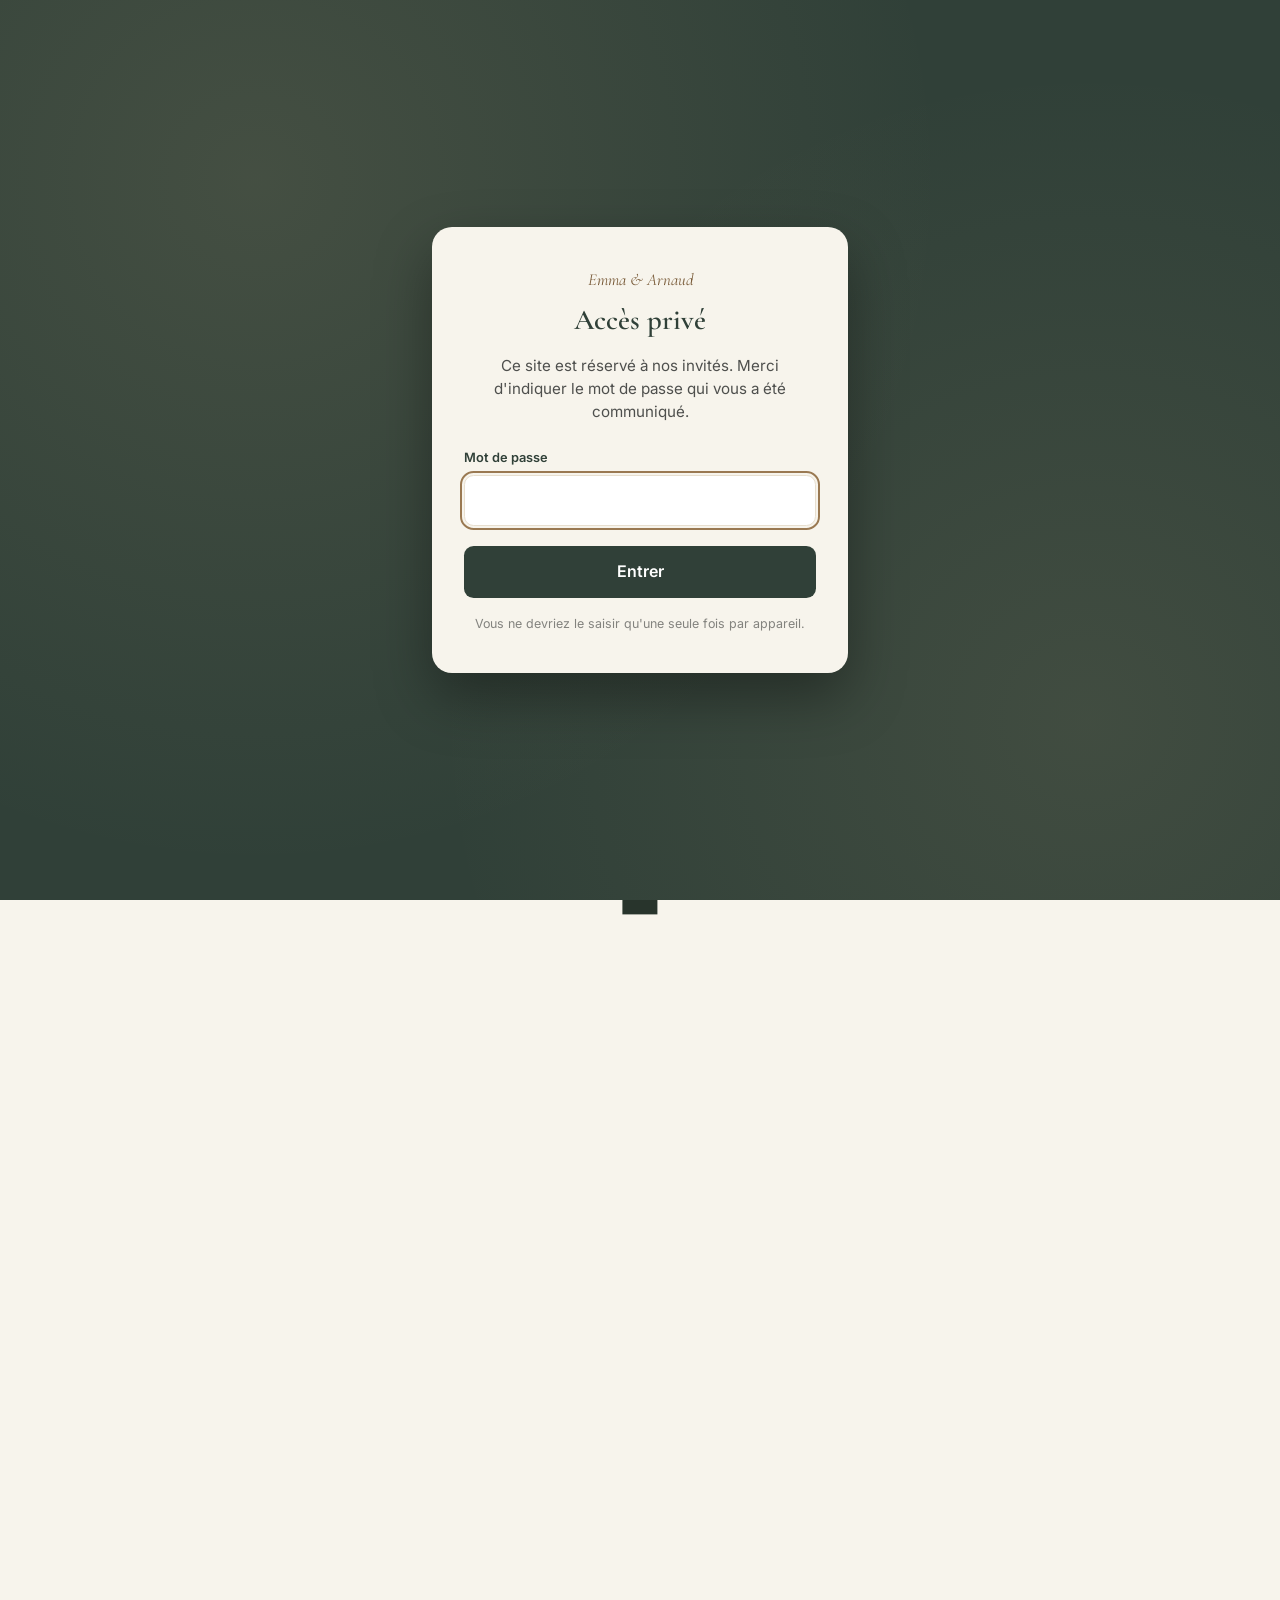
==== index.html @ c999841b "Update index.html" ====
<!doctype html>
<html lang="fr">
<head>
  <meta charset="utf-8">
  <meta name="viewport" content="width=device-width, initial-scale=1">
  <title>Emma &amp; Arnaud — 31 juillet 2027</title>
  <meta name="description" content="Emma &amp; Arnaud se marient du 30 juillet au 1er août 2027. Programme du week-end, accès, hébergements et RSVP.">
  <meta name="robots" content="noindex, nofollow">
  <meta name="theme-color" content="#304038">
  <link rel="icon" href="assets/favicon.svg" type="image/svg+xml">

  <!-- Aperçu du lien (WhatsApp, iMessage…). -->
  <meta property="og:type" content="website">
  <meta property="og:locale" content="fr_FR">
  <meta property="og:title" content="Emma &amp; Arnaud se disent oui !">
  <meta property="og:description" content="31 juillet 2027 · L’Orangerie du Moulin · Seine-et-Marne">
  <meta property="og:url" content="https://emma-arnaud.fr/">
  <meta property="og:image" content="https://emma-arnaud.fr/assets/img/og.jpg">

  <link rel="preconnect" href="https://fonts.googleapis.com">
  <link rel="preconnect" href="https://fonts.gstatic.com" crossorigin>
  <link href="https://fonts.googleapis.com/css2?family=Cormorant+Garamond:ital,wght@0,500;0,600;0,700;1,500&amp;family=Inter:wght@400;500;600;700&amp;display=swap" rel="stylesheet">
  <link rel="stylesheet" href="https://cdnjs.cloudflare.com/ajax/libs/leaflet/1.9.4/leaflet.min.css">
  <link rel="stylesheet" href="css/style.css">
  <script>document.documentElement.classList.add("js");</script>
  <script>
    // Verrou d'accès : ajouté avant le rendu pour éviter tout affichage furtif du contenu.
    (function () {
      try {
        if (window.localStorage.getItem("eaGateUnlocked") !== "1") {
          document.documentElement.classList.add("gate-locked");
        }
      } catch (e) {
        document.documentElement.classList.add("gate-locked");
      }
    })();
  </script>
</head>
<body>

  <!-- ============ Verrou d'accès ============ -->
  <div id="gate-overlay" role="dialog" aria-modal="true" aria-labelledby="gate-title">
    <form id="gate-form" class="gate-card" autocomplete="off">
      <p class="gate-card__eyebrow">Emma &amp; Arnaud</p>
      <h1 id="gate-title" class="gate-card__title">Accès privé</h1>
      <p class="gate-card__text">Ce site est réservé à nos invités. Merci d'indiquer le mot de passe qui vous a été communiqué.</p>
      <label class="gate-card__label" for="gate-password">Mot de passe</label>
      <input class="gate-card__input" type="password" id="gate-password" name="gate-password" autocomplete="off" autocapitalize="off" spellcheck="false" required>
      <p class="gate-card__error" id="gate-error" role="alert" hidden>Mot de passe incorrect. Réessayez.</p>
      <button class="gate-card__submit" type="submit">Entrer</button>
      <p class="gate-card__hint">Vous ne devriez le saisir qu'une seule fois par appareil.</p>
    </form>
  </div>

  <!-- Icônes (Lucide, licence ISC) -->
  <svg width="0" height="0" style="position:absolute" aria-hidden="true" focusable="false">
    <symbol id="i-menu" viewBox="0 0 24 24"><line x1="4" x2="20" y1="12" y2="12"/><line x1="4" x2="20" y1="6" y2="6"/><line x1="4" x2="20" y1="18" y2="18"/></symbol>
    <symbol id="i-x" viewBox="0 0 24 24"><path d="M18 6 6 18"/><path d="m6 6 12 12"/></symbol>
    <symbol id="i-plus" viewBox="0 0 24 24"><path d="M5 12h14"/><path d="M12 5v14"/></symbol>
    <symbol id="i-arrow-up" viewBox="0 0 24 24"><path d="m5 12 7-7 7 7"/><path d="M12 19V5"/></symbol>
    <symbol id="i-chevron-left" viewBox="0 0 24 24"><path d="m15 18-6-6 6-6"/></symbol>
    <symbol id="i-chevron-right" viewBox="0 0 24 24"><path d="m9 18 6-6-6-6"/></symbol>
    <symbol id="i-calendar-plus" viewBox="0 0 24 24"><path d="M8 2v4"/><path d="M16 2v4"/><path d="M21 13V6a2 2 0 0 0-2-2H5a2 2 0 0 0-2 2v14a2 2 0 0 0 2 2h8"/><path d="M3 10h18"/><path d="M16 19h6"/><path d="M19 16v6"/></symbol>
    <symbol id="i-download" viewBox="0 0 24 24"><path d="M21 15v4a2 2 0 0 1-2 2H5a2 2 0 0 1-2-2v-4"/><polyline points="7 10 12 15 17 10"/><line x1="12" x2="12" y1="15" y2="3"/></symbol>
  </svg>

  <a class="skip-link" href="#contenu">Aller au contenu</a>

  <!-- ============ En-tête ============ -->
  <header class="site-header">
    <div class="site-header__bar">
      <a class="logo" href="#accueil" aria-label="Retour à l’accueil">E&amp;A</a>

      <nav class="site-nav" id="site-nav" aria-label="Navigation principale">
        <ul>
          <li><a href="#accueil">Accueil</a></li>
          <li><a href="#bienvenue">Bienvenue</a></li>
          <li><a href="#weekend">Le week-end</a></li>
          <li><a href="#infos">Informations</a></li>
          <li><a href="#hebergements">Hébergements</a></li>
          <li><a href="#region">La région</a></li>
          <li><a href="#rsvp">RSVP</a></li>
          <li><a href="#voyage">Voyage de noces</a></li>
          <li><a href="#galerie">Galerie</a></li>
        </ul>
      </nav>

      <button class="menu-toggle" id="menu-toggle" type="button" aria-label="Ouvrir le menu" aria-expanded="false" aria-controls="mobile-menu">
        <svg class="icon" aria-hidden="true"><use href="#i-menu"/></svg>
      </button>
    </div>

    <!-- Le contenu de ce menu est copié depuis la navigation principale par main.js -->
    <nav class="mobile-menu" id="mobile-menu" aria-label="Navigation mobile">
      <div><ul></ul></div>
    </nav>
  </header>

  <main id="contenu">

    <!-- ============ Accueil ============ -->
    <section class="hero" id="accueil">
      <div class="hero__fallback" aria-hidden="true"></div>
      <picture class="hero__media">
        <source media="(max-width: 767px)" srcset="assets/img/hero-mobile.jpg">
        <img src="assets/img/hero.jpg" alt="" fetchpriority="high">
      </picture>
      <div class="hero__overlay" aria-hidden="true"></div>

      <div class="hero__content">
        <h1 class="hero__title">Emma &amp; Arnaud</h1>
        <p class="hero__lead">se disent oui&nbsp;!</p>

        <p class="hero__meta">
          <time datetime="2027-07-31">31 juillet 2027</time>
          <span>L’Orangerie du Moulin · Seine-et-Marne</span>
        </p>

        <div class="countdown" id="countdown" role="timer" aria-label="Compte à rebours avant le mariage">
          <div class="countdown__item"><span class="countdown__num" id="cd-days">—</span><span class="countdown__label">jours</span></div>
          <div class="countdown__item"><span class="countdown__num" id="cd-hours">—</span><span class="countdown__label">heures</span></div>
          <div class="countdown__item"><span class="countdown__num" id="cd-minutes">—</span><span class="countdown__label">minutes</span></div>
        </div>

        <a class="btn btn--light" href="#bienvenue">Découvrir notre mariage</a>
      </div>
    </section>

    <!-- ============ Bienvenue ============ -->
    <section class="section" id="bienvenue">
      <div class="container welcome">
        <div class="reveal">
          <h2 class="title">Bienvenue</h2>
          <div class="copy stack">
            <p>Nous sommes très heureux de vous avoir à nos côtés pour ce week-end si particulier.</p>
            <p>Après bientôt dix ans à construire notre vie ensemble, nous avons la joie de vous réunir pour célébrer notre mariage dans un endroit qui nous est cher, dans notre belle région d'Île-de-France.</p>
            <p>Nous avons imaginé ces quelques jours comme une parenthèse à partager avec ceux qui comptent pour nous : un peu de cérémonie, beaucoup de musique, de plaisir, de grandes tablées, de danse, de rires et, nous l’espérons, quelques souvenirs que nous garderons longtemps.</p>
            <p>Le mariage commencera à Paris le vendredi, avant de se poursuivre à l’Orangerie du Moulin, à Bransles, à environ 1h15 de route au sud de Paris.</p>
            <p>Nous avons créé ce site pour vous permettre de retrouver facilement toutes les informations utiles pour préparer votre venue : programme du week-end, accès, hébergements, bonnes adresses et quelques idées pour prolonger votre séjour dans la région.</p>
            <p>Nous avons hâte de vous retrouver et de vivre tout cela avec vous.</p>
            <p class="signature">À très bientôt,<br>Emma &amp; Arnaud</p>
          </div>
        </div>

        <div class="photos reveal">
          <figure class="photos__main"><img src="assets/img/photomaton-1.jpg" alt="Emma et Arnaud, tout sourire, en photomaton" loading="lazy"></figure>
          <figure><img src="assets/img/photomaton-2.jpg" alt="Emma et Arnaud avec des lunettes de soleil, en photomaton" loading="lazy"></figure>
          <figure><img src="assets/img/photomaton-3.jpg" alt="Emma et Arnaud joue contre joue, en photomaton" loading="lazy"></figure>
        </div>
      </div>
    </section>

    <!-- ============ Le week-end ============ -->
    <section class="section section--linen" id="weekend">
      <div class="container container--mid">
        <p class="kicker">30 juillet — 1er août 2027</p>
        <h2 class="title">Le week-end</h2>

        <div class="days">
          <article class="day reveal">
            <h3 class="day__date">Vendredi 30 juillet 2027</h3>
            <ol class="timeline">
              <li class="timeline__item">
                <p class="timeline__time"><time datetime="15:00">15h00</time></p>
                <p class="timeline__title">Mariage civil</p>
                <p class="timeline__note">Mairie du 11e arrondissement de Paris</p>
              </li>
              <li class="timeline__item">
                <p class="timeline__note">À l’issue de la cérémonie, départ dans l’après-midi vers l’Orangerie du Moulin · Bransles · Seine-et-Marne</p>
              </li>
              <li class="timeline__item">
                <p class="timeline__time"><time datetime="19:00">19h00</time></p>
                <p class="timeline__title">Dîner informel</p>
                <p class="timeline__note">L’Orangerie du Moulin, Bransles, Seine-et-Marne</p>
              </li>
            </ol>
          </article>

          <article class="day reveal">
            <h3 class="day__date">Samedi 31 juillet 2027</h3>
            <ol class="timeline">
              <li class="timeline__item">
                <p class="timeline__time">Matin</p>
                <p class="timeline__title">Visite culturelle optionnelle</p>
                <p class="timeline__note">Nous vous proposons de découvrir un site culturel qui nous a particulièrement marqués — plus d’informations à venir&nbsp;!</p>
              </li>
              <li class="timeline__item">
                <p class="timeline__time">Après-midi</p>
                <p class="timeline__title">Cérémonie de mariage</p>
                <p class="timeline__note"><em>L’heure et le lieu de la cérémonie seront indiqués prochainement.</em></p>
              </li>
              <li class="timeline__item">
                <p class="timeline__time"><time datetime="18:00">18h00</time></p>
                <p class="timeline__title">Cocktail</p>
                <p class="timeline__note">L’Orangerie du Moulin, Bransles, Seine-et-Marne</p>
              </li>
              <li class="timeline__item">
                <p class="timeline__time"><time datetime="20:00">20h00</time></p>
                <p class="timeline__title">Dîner puis soirée</p>
              </li>
            </ol>
          </article>

          <article class="day reveal">
            <h3 class="day__date">Dimanche 1er août 2027</h3>
            <ol class="timeline">
              <li class="timeline__item">
                <p class="timeline__time">À partir de <time datetime="11:30">11h30</time></p>
                <p class="timeline__title">Brunch</p>
                <p class="timeline__note">L’Orangerie du Moulin · Bransles · Seine-et-Marne</p>
              </li>
              <li class="timeline__item">
                <p class="timeline__note">Après une courte — ou peut-être très courte — nuit, nous nous retrouverons autour d’un brunch pour prolonger tranquillement le week-end.</p>
              </li>
            </ol>
          </article>
        </div>

        <div class="actions">
          <button class="btn btn--outline" type="button" id="btn-google-cal">
            <svg class="icon" aria-hidden="true"><use href="#i-calendar-plus"/></svg>
            Ajouter à Google Agenda
          </button>
          <button class="btn btn--outline" type="button" id="btn-ics">
            <svg class="icon" aria-hidden="true"><use href="#i-download"/></svg>
            Apple Calendar / Outlook (.ics)
          </button>
        </div>
      </div>
    </section>

    <!-- ============ Informations pratiques ============ -->
    <section class="section" id="infos">
      <div class="container container--mid infos">
        <div>
          <p class="kicker">À savoir</p>
          <h2 class="title">Informations pratiques</h2>
          <figure class="side-photo">
            <img src="assets/img/infos-robe.jpg" alt="Robe de mariée suspendue à une porte ancienne, dans un jardin fleuri" loading="lazy">
            <figcaption> </figcaption>
          </figure>
        </div>

        <div class="faqs">
          <details class="faq" open>
            <summary>Comment venir à l’Orangerie du Moulin&nbsp;? <svg class="icon" aria-hidden="true"><use href="#i-plus"/></svg></summary>
            <div class="faq__body">
              <p>La voiture est le moyen de transport que nous recommandons pour profiter pleinement du week-end et rejoindre facilement votre hébergement. Depuis Paris, comptez 1h15 via l’autoroute A6.</p>
              <p>Il est également possible de venir depuis Paris en train (Transilien R depuis la gare de Lyon jusqu’à la gare de Dordives, puis 15 min de vélo ou 50 min de marche).</p>
            </div>
          </details>

          <details class="faq">
            <summary>Où dormir&nbsp;? <svg class="icon" aria-hidden="true"><use href="#i-plus"/></svg></summary>
            <div class="faq__body">
              <p>Nous prévoyons de réserver des gîtes à proximité du lieu de mariage. Les invités qui souhaitent que nous les aidions à organiser leur hébergement peuvent nous contacter. Ils peuvent également réserver directement leur propre hébergement.</p>
              <a class="btn btn--outline" href="#hebergements">Préparez votre séjour, où dormir&nbsp;?</a>
            </div>
          </details>

          <details class="faq">
            <summary>Y a-t-il un dress code&nbsp;? <svg class="icon" aria-hidden="true"><use href="#i-plus"/></svg></summary>
            <div class="faq__body">
              <p>Nous souhaitons un mariage élégant mais décontracté. Venez surtout dans une tenue dans laquelle vous vous sentez bien et avec laquelle vous aurez envie de danser jusqu’au bout de la nuit&nbsp;!</p>
            </div>
          </details>

          <details class="faq">
            <summary>Y aura-t-il un parking&nbsp;? <svg class="icon" aria-hidden="true"><use href="#i-plus"/></svg></summary>
            <div class="faq__body">
              <p>Oui, un parking sécurisé sera mis à votre disposition, avec présence d’un gardien au cours de la soirée.</p>
            </div>
          </details>

          <details class="faq">
            <summary>Et pour les préférences et contraintes alimentaires&nbsp;? <svg class="icon" aria-hidden="true"><use href="#i-plus"/></svg></summary>
            <div class="faq__body">
              <p>Vous pourrez indiquer vos allergies et contraintes alimentaires lors du RSVP.</p>
            </div>
          </details>

          <details class="faq">
            <summary>Pouvons-nous offrir un cadeau&nbsp;? <svg class="icon" aria-hidden="true"><use href="#i-plus"/></svg></summary>
            <div class="faq__body">
              <p>Votre présence à nos côtés sera le plus beau des cadeaux. Mais si vous souhaitez néanmoins participer à notre voyage de noces, vous pourrez contribuer à notre cagnotte en ligne.</p>
              <a class="btn btn--outline" href="#voyage" data-gift>Participer à notre voyage de noces</a>
            </div>
          </details>

          <details class="faq">
            <summary>Comment rejoindre mon hébergement après la soirée du samedi&nbsp;? <svg class="icon" aria-hidden="true"><use href="#i-plus"/></svg></summary>
            <div class="faq__body">
              <p>Afin que vous puissiez profiter de la fête l’esprit libre, nous prévoyons d’organiser un service de navette qui pourra vous ramener à votre hébergement situé à proximité. N’hésitez pas à nous faire signe si vous souhaitez en bénéficier&nbsp;!</p>
            </div>
          </details>
        </div>
      </div>
    </section>

    <!-- ============ Hébergements ============ -->
    <section class="section section--forest" id="hebergements">
      <div class="container">
        <div class="split">
          <div>
            <p class="kicker">Préparer votre séjour</p>
            <h2 class="title">Où dormir&nbsp;?</h2>
            <figure class="side-photo">
              <img src="assets/img/bransles-autrefois.jpg" alt="Carte postale ancienne du Moulin de Gros-Lot à Bransles, avec deux hommes en barque sur l’eau" loading="lazy">
              <figcaption> </figcaption>
            </figure>
          </div>
          <div class="copy stack">
            <p>Parce que nous souhaitons que vous puissiez profiter pleinement de ce beau week-end, nous vous invitons à prévoir votre hébergement à proximité de l’Orangerie du Moulin.</p>
            <p>Nous avons réuni ci-dessous quelques adresses que nous apprécions et que nous vous recommandons dans les environs. Vous êtes bien entendu libres de réserver directement auprès de ces établissements, ou de rechercher l’hébergement qui vous correspond le mieux sur Airbnb, Booking ou parmi les nombreux gîtes et chambres d’hôtes du secteur.</p>
            <p>Nous avons également préparé une liste plus complète de logements situés à proximité du lieu de réception, que nous pouvons volontiers vous transmettre. Si vous souhaitez que nous vous aidions à identifier ou à réserver un hébergement, écrivez-nous : <a class="link link--light" href="#" data-whatsapp="emma">Emma</a> · <a class="link link--light" href="#" data-whatsapp="arnaud">Arnaud</a> · <a class="link link--light" href="#" data-email-both>par e-mail</a> — nous serons très heureux de vous accompagner dans l’organisation de votre séjour.</p>
          </div>
        </div>

        <div class="cards cards--3">
          <article class="card reveal">
            <div class="card__media"><img src="assets/img/abbaye.jpg" alt="Abbaye ancienne près d’une forêt luxuriante" loading="lazy"></div>
            <div class="card__body">
              <h3 class="card__title">Logis Hôtel de l’Abbaye ***</h3>
              <address class="card__text">
                1 rue de la Prairie de l’Étang<br>45210 Ferrières-en-Gâtinais<br>
                <a class="link" href="tel:+33238965312">02 38 96 53 12</a>
              </address>
              <a class="btn btn--outline" href="https://www.hotel-abbaye.fr/" target="_blank" rel="noopener noreferrer">Voir l’établissement</a>
            </div>
          </article>

          <article class="card reveal">
            <div class="card__media"><img src="assets/img/vaugouard.jpg" alt="Entrée d’un manoir historique aux jardins soignés" loading="lazy"></div>
            <div class="card__body">
              <h3 class="card__title">Domaine de Vaugouard — Château &amp; Golf ****</h3>
              <address class="card__text">
                Chemin des Bois<br>45210 Fontenay-sur-Loing<br>
                <a class="link" href="tel:+33238897900">02 38 89 79 00</a>
              </address>
              <a class="btn btn--outline" href="https://lamaisonyounan.com/fr/domaine-de-vaugouard" target="_blank" rel="noopener noreferrer">Voir l’établissement</a>
            </div>
          </article>

          <article class="card reveal">
            <div class="card__media"><img src="assets/img/danica.jpg" alt="Cabane en bois confortable au milieu des arbres" loading="lazy"></div>
            <div class="card__body">
              <h3 class="card__title">Le Danica — Cabanes insolites</h3>
              <address class="card__text">
                7 chemin du Puits<br>45680 Dordives<br>
                <a class="link" href="tel:+33685684689">06 85 68 46 89</a>
              </address>
              <a class="btn btn--outline" href="https://www.ledanica.com/" target="_blank" rel="noopener noreferrer">Découvrir les cabanes</a>
            </div>
          </article>
        </div>

        <div class="map-block">
          <div class="map-panel">
            <div id="weekend-map" role="region" aria-label="Carte interactive des lieux du week-end"></div>
            <div class="map-legend">
              <p class="map-legend__title">Repères du week-end</p>
              <ul>
                <li><i class="dot dot--weekend"></i>Week-end</li>
                <li><i class="dot dot--lodging"></i>Hébergements</li>
              </ul>
            </div>
          </div>
          <aside class="places">
            <p class="kicker">Lieux</p>
            <ul id="places-list"></ul>
          </aside>
        </div>
      </div>
    </section>

    <!-- ============ La région ============ -->
    <section class="section" id="region">
      <div class="container">
        <div class="intro">
          <p class="kicker">Quelques détours bien choisis</p>
          <h2 class="title">Prolonger le séjour</h2>
          <div class="copy stack">
            <p>Si vous avez envie de profiter de votre venue pour découvrir un peu mieux la région, vous êtes au bon endroit.</p>
            <p>Entre forêts, villages de caractère, châteaux et jolies villes au bord de l’eau, le sud de l’Île-de-France et les environs de Bransles offrent largement de quoi occuper un week-end prolongé.</p>
          </div>
        </div>

        <div class="cards cards--4">
          <article class="card reveal">
            <div class="card__media card__media--short"><img src="https://images.pexels.com/photos/17441189/pexels-photo-17441189.jpeg?auto=compress&amp;cs=tinysrgb&amp;fit=crop&amp;w=640&amp;q=82" alt="Vue du château de Fontainebleau sous un ciel bleu" loading="lazy"></div>
            <div class="card__body"><h3 class="card__title">Château de Fontainebleau</h3><p class="card__text">Une escapade patrimoniale à envisager, entre architecture, jardins et histoire.</p></div>
          </article>
          <article class="card reveal">
            <div class="card__media card__media--short"><img src="https://images.pexels.com/photos/28437308/pexels-photo-28437308.jpeg?auto=compress&amp;cs=tinysrgb&amp;fit=crop&amp;w=640&amp;q=82" alt="Sentier forestier entouré de grands arbres" loading="lazy"></div>
            <div class="card__body"><h3 class="card__title">Forêt de Fontainebleau</h3><p class="card__text">Pour marcher, respirer et profiter d’une parenthèse au vert.</p></div>
          </article>
          <article class="card reveal">
            <div class="card__media card__media--short"><img src="https://images.pexels.com/photos/29975064/pexels-photo-29975064.jpeg?auto=compress&amp;cs=tinysrgb&amp;fit=crop&amp;w=640&amp;q=82" alt="Église historique entourée d’arbres à Moret-Loing-et-Orvanne" loading="lazy"></div>
            <div class="card__body"><h3 class="card__title">Moret-sur-Loing</h3><p class="card__text">Une halte au fil de l’eau, à découvrir tranquillement.</p></div>
          </article>
          <article class="card reveal">
            <div class="card__media card__media--short"><img src="https://images.pexels.com/photos/32548606/pexels-photo-32548606.jpeg?auto=compress&amp;cs=tinysrgb&amp;fit=crop&amp;w=640&amp;q=82" alt="Maisons de pierre dans une rue calme d’un village français" loading="lazy"></div>
            <div class="card__body"><h3 class="card__title">Barbizon</h3><p class="card__text">Un village artistique et de caractère à intégrer selon vos envies de balade.</p></div>
          </article>
          <article class="card reveal">
            <div class="card__media card__media--short"><img src="https://images.pexels.com/photos/30251328/pexels-photo-30251328.jpeg?auto=compress&amp;cs=tinysrgb&amp;fit=crop&amp;w=640&amp;q=82" alt="Rue charmante d’un village historique en pierre" loading="lazy"></div>
            <div class="card__body"><h3 class="card__title">Château-Landon</h3><p class="card__text">Des rues anciennes et une atmosphère de village à découvrir.</p></div>
          </article>
          <article class="card reveal">
            <div class="card__media card__media--short"><img src="https://images.pexels.com/photos/28540745/pexels-photo-28540745.jpeg?auto=compress&amp;cs=tinysrgb&amp;fit=crop&amp;w=640&amp;q=82" alt="Vue d’une ville historique au bord de la rivière" loading="lazy"></div>
            <div class="card__body"><h3 class="card__title">Nemours</h3><p class="card__text">Une étape urbaine et patrimoniale à proximité, à explorer à votre rythme.</p></div>
          </article>
          <article class="card reveal">
            <div class="card__media card__media--short"><img src="https://images.pexels.com/photos/27924070/pexels-photo-27924070.jpeg?auto=compress&amp;cs=tinysrgb&amp;fit=crop&amp;w=640&amp;q=82" alt="Bateau sur un canal bordé de verdure avec un pont" loading="lazy"></div>
            <div class="card__body"><h3 class="card__title">Canal du Loing</h3><p class="card__text">Une idée de promenade paisible au bord de l’eau.</p></div>
          </article>
          <article class="card reveal">
            <div class="card__media card__media--short"><img src="https://images.pexels.com/photos/28428167/pexels-photo-28428167.jpeg?auto=compress&amp;cs=tinysrgb&amp;fit=crop&amp;w=640&amp;q=82" alt="Le château de Versailles et ses jardins sous un ciel lumineux" loading="lazy"></div>
            <div class="card__body"><h3 class="card__title">Le château de Versailles</h3><p class="card__text">Une invitation à découvrir le château et ses jardins, pour prolonger le séjour entre histoire, beauté et grand air.</p></div>
          </article>
        </div>
      </div>
    </section>

    <!-- ============ RSVP ============ -->
    <section class="section section--linen" id="rsvp">
      <div class="container container--mid rsvp">
        <div>
          <p class="kicker">Réponse souhaitée</p>
          <h2 class="title">Serez-vous des nôtres&nbsp;?</h2>
          <div class="copy stack">
            <p>Nous espérons évidemment pouvoir vous compter parmi nous pour tout ou partie de ce week-end.</p>
            <p>Merci de nous indiquer votre réponse grâce au formulaire ci-dessous.</p>
            <p class="note">Vos réponses seront enregistrées afin de nous aider à préparer le week-end.</p>
<p class="note">Une question avant de répondre&nbsp;? Écrivez-nous sur WhatsApp : <a class="link" href="#" data-whatsapp="emma">Emma</a> · <a class="link" href="#" data-whatsapp="arnaud">Arnaud</a> — ou <a class="link" href="#" data-email-both>par e-mail</a>.</p>
          </div>
        </div>

        <form class="form" id="rsvp-form" novalidate>
          <div class="form__grid">
            <div class="field">
              <label for="prenom">Prénom</label>
              <input id="prenom" name="prenom" type="text" autocomplete="given-name" required aria-describedby="prenom-error">
              <p class="field__error" id="prenom-error"></p>
            </div>
            <div class="field">
              <label for="nom">Nom</label>
              <input id="nom" name="nom" type="text" autocomplete="family-name" required aria-describedby="nom-error">
              <p class="field__error" id="nom-error"></p>
            </div>
            <div class="field form__wide">
              <label for="email">Adresse e-mail</label>
              <input id="email" name="email" type="email" autocomplete="email" inputmode="email" required aria-describedby="email-error">
              <p class="field__error" id="email-error"></p>
            </div>
          </div>

          <fieldset aria-describedby="presence-error">
            <legend>Serez-vous des nôtres&nbsp;?</legend>
            <label class="choice"><input type="radio" name="presence" value="oui"><span>Oui, avec grand plaisir</span></label>
            <label class="choice"><input type="radio" name="presence" value="non"><span>Non, je ne pourrai malheureusement pas venir</span></label>
            <p class="field__error" id="presence-error"></p>
          </fieldset>

          <div class="form__more" id="rsvp-attending" hidden>
            <fieldset aria-describedby="accompagne-error">
              <legend>Viendrez-vous accompagné(e)&nbsp;?</legend>
              <div class="choice-row">
                <label class="choice"><input type="radio" name="accompagne" value="oui"><span>Oui</span></label>
                <label class="choice"><input type="radio" name="accompagne" value="non"><span>Non</span></label>
              </div>
              <p class="field__error" id="accompagne-error"></p>
            </fieldset>

            <div class="form__grid" id="companion-names" hidden>
              <div class="field">
                <label for="accompagnant_prenom">Prénom de l’accompagnant</label>
                <input id="accompagnant_prenom" name="accompagnant_prenom" type="text" aria-describedby="accompagnant_prenom-error">
                <p class="field__error" id="accompagnant_prenom-error"></p>
              </div>
              <div class="field">
                <label for="accompagnant_nom">Nom de l’accompagnant</label>
                <input id="accompagnant_nom" name="accompagnant_nom" type="text" aria-describedby="accompagnant_nom-error">
                <p class="field__error" id="accompagnant_nom-error"></p>
              </div>
            </div>

            <fieldset aria-describedby="moments-error">
              <legend>Votre présence</legend>
              <label class="choice"><input type="checkbox" name="moments" value="vendredi"><span>Vendredi · mariage civil à Paris et dîner informel à l’Orangerie</span></label>
              <label class="choice"><input type="checkbox" name="moments" value="visite"><span>Samedi matin · visite culturelle</span></label>
              <label class="choice"><input type="checkbox" name="moments" value="samedi"><span>Samedi · cérémonie, dîner et soirée</span></label>
              <label class="choice"><input type="checkbox" name="moments" value="brunch"><span>Dimanche · brunch</span></label>
              <p class="field__error" id="moments-error"></p>
            </fieldset>

            <label class="choice"><input type="checkbox" name="navette" value="oui"><span>Je souhaite bénéficier d’une navette après la soirée du samedi</span></label>

            <div class="field">
              <label for="allergies">Allergies / contraintes alimentaires</label>
              <textarea id="allergies" name="allergies" rows="3"></textarea>
            </div>
          </div>

          <div class="field">
            <label for="message">Commentaire ou message</label>
            <textarea id="message" name="message" rows="3"></textarea>
          </div>

          <!-- Champ piège anti-spam : invisible pour les humains -->
          <div class="hp" aria-hidden="true">
            <label>Ne pas remplir <input type="text" name="website" tabindex="-1" autocomplete="off"></label>
          </div>

          <div class="form__submit">
            <button class="btn btn--solid" id="rsvp-submit" type="submit">Envoyer ma réponse</button>
            <p class="form__status" id="rsvp-status" role="status" aria-live="polite"></p>
          </div>

          <div class="success" id="rsvp-success" hidden>
            <p class="success__title">Merci beaucoup.</p>
            <p>Votre réponse a bien été enregistrée. Nous avons hâte de vous retrouver.</p>
          </div>
        </form>
      </div>
    </section>

    <!-- ============ Voyage de noces ============ -->
    <section class="section" id="voyage">
      <div class="container container--narrow center">
        <figure class="voyage-photo">
          <img src="assets/img/voyage-reflet.jpg" alt="Reflet de l’Orangerie du Moulin dans l’eau, sous les saules" loading="lazy">
        </figure>
        <p class="kicker">Une attention, si le cœur vous en dit</p>
        <h2 class="title">Notre voyage de noces</h2>
        <div class="copy stack">
          <p>Votre présence est notre plus beau cadeau.</p>
          <p>Nous avons surtout envie de partager cette journée et ce week-end avec vous.</p>
          <p>Mais si vous souhaitez malgré tout nous offrir quelque chose, nous avons choisi de privilégier les souvenirs plutôt que les objets et de consacrer notre cagnotte à notre voyage de noces.</p>
          <p>Chaque contribution nous permettra d’ajouter une nouvelle étape, un dîner, une nuit dans un bel endroit ou simplement un petit moment à deux dont nous nous souviendrons longtemps.</p>
          <p>Merci infiniment pour votre générosité.</p>
        </div>
        <a class="btn btn--solid" href="#voyage" data-gift>Participer à notre voyage de noces</a>
      </div>
    </section>

    <!-- ============ Galerie ============ -->
    <section class="section section--forest" id="galerie">
      <div class="container container--mid">
        <p class="kicker">Après le grand jour</p>
        <h2 class="title">Galerie</h2>

        <div class="gallery-empty" id="gallery-empty">
          <p class="gallery-empty__title">Nos souvenirs arrivent bientôt…</p>
          <p>Cette galerie s’ouvrira après le mariage, avec les images du week-end à regarder, partager et garder précieusement.</p>
        </div>
        <div class="gallery" id="gallery-grid" hidden aria-label="Galerie de mariage"></div>
      </div>
    </section>
  </main>

  <!-- ============ Pied de page ============ -->
  <footer class="site-footer">
    <div class="site-footer__inner">
      <div>
        <p class="site-footer__names">Emma &amp; Arnaud</p>
        <p class="site-footer__meta">31 juillet 2027 · L’Orangerie du Moulin · Bransles</p>
      </div>
      <div class="share">
        <div id="qr-block">
          <p class="kicker">Partager le site</p>
          <div id="qrcode" class="qr" role="img" aria-label="QR code vers ce site"></div>
        </div>
        <button class="btn btn--ghost-light" id="copy-link" type="button">Copier le lien</button>
      </div>
    </div>
  </footer>

  <button class="back-top" id="back-top" type="button" aria-label="Retour en haut">
    <svg class="icon" aria-hidden="true"><use href="#i-arrow-up"/></svg>
  </button>
  <div class="toast" id="toast" role="status" aria-live="polite"></div>

  <!-- Visionneuse photo -->
  <dialog class="lightbox" id="lightbox" aria-label="Visionneuse photo">
    <div class="lightbox__stage">
      <button class="lightbox__btn lightbox__close" id="lightbox-close" type="button" aria-label="Fermer la visionneuse"><svg class="icon" aria-hidden="true"><use href="#i-x"/></svg></button>
      <button class="lightbox__btn lightbox__prev" id="lightbox-prev" type="button" aria-label="Photo précédente"><svg class="icon" aria-hidden="true"><use href="#i-chevron-left"/></svg></button>
      <figure class="lightbox__figure">
        <img id="lightbox-img" alt="">
        <figcaption id="lightbox-caption"></figcaption>
      </figure>
      <button class="lightbox__btn lightbox__next" id="lightbox-next" type="button" aria-label="Photo suivante"><svg class="icon" aria-hidden="true"><use href="#i-chevron-right"/></svg></button>
    </div>
  </dialog>

  <script src="js/gate.js"></script>
  <script src="https://cdnjs.cloudflare.com/ajax/libs/leaflet/1.9.4/leaflet.min.js" defer></script>
  <script src="https://cdn.jsdelivr.net/npm/qrcodejs@1.0.0/qrcode.min.js" defer></script>
  <script src="js/config.js" defer></script>
  <script src="js/main.js" defer></script>
</body>
</html>
---- css/style.css ----
/* ==========================================================================
   Site de mariage — Emma & Arnaud
   Sommaire : 1. Variables · 2. Base · 3. Composants · 4. En-tête · 5. Accueil
              6. Sections · 7. Carte · 8. Formulaire · 9. Pied de page & divers
   ========================================================================== */

/* 1. Variables ------------------------------------------------------------ */
:root {
  --ivory: #f7f4ec;
  --linen: #e8dfcf;
  --sage: #87917b;
  --forest: #304038;
  --forest-deep: #1d2922;
  --bronze: #9a7952;        /* décors, filets */
  --bronze-text: #7a5c3a;   /* texte sur fond clair (contraste AA) */
  --gold: #d7ba8c;          /* texte sur fond forêt */
  --ink: #252726;
  --charcoal: #202221;
  --muted: #536053;
  --copy: #465047;
  --line: rgba(48, 64, 56, .18);

  --serif: "Cormorant Garamond", Georgia, "Times New Roman", serif;
  --sans: Inter, system-ui, -apple-system, "Segoe UI", Roboto, sans-serif;

  --header-h: 4.25rem;
  --pad-x: clamp(1.25rem, 4vw, 2.5rem);
  --section-y: clamp(4.5rem, 10vw, 9rem);

  interpolate-size: allow-keywords; /* animation d'ouverture des questions (navigateurs récents) */
}

/* 2. Base ----------------------------------------------------------------- */
*, *::before, *::after { box-sizing: border-box; }
html { scroll-behavior: smooth; -webkit-text-size-adjust: 100%; }
body {
  margin: 0;
  background: var(--ivory);
  color: var(--ink);
  font-family: var(--sans);
  line-height: 1.6;
  overflow-x: clip;
}
img { display: block; max-width: 100%; }
h1, h2, h3, p, ul, ol, figure, address { margin: 0; }
ul, ol { padding: 0; list-style: none; }
a { color: inherit; text-decoration: none; }
address { font-style: normal; }
button, input, textarea { font: inherit; color: inherit; }
button { cursor: pointer; background: none; border: 0; padding: 0; }
fieldset { border: 0; margin: 0; padding: 0; min-width: 0; }
legend { padding: 0; }
[hidden] { display: none !important; }
section[id] { scroll-margin-top: var(--header-h); }

:focus-visible { outline: 2px solid var(--bronze); outline-offset: 3px; }
.section--forest :focus-visible,
.site-footer :focus-visible,
.hero :focus-visible { outline-color: var(--gold); }

.skip-link {
  position: absolute; left: 1rem; top: -4rem; z-index: 100;
  background: var(--forest); color: #fff; padding: .7rem 1rem; transition: top .2s;
}
.skip-link:focus { top: 1rem; }

.icon {
  width: 1.25rem; height: 1.25rem; flex: none;
  fill: none; stroke: currentColor; stroke-width: 2; stroke-linecap: round; stroke-linejoin: round;
}
img.is-broken { visibility: hidden; } /* image manquante : on laisse voir le dégradé de repli */

/* 3. Composants ----------------------------------------------------------- */
.container { max-width: 80rem; margin-inline: auto; }
.container--mid { max-width: 72rem; }
.container--narrow { max-width: 56rem; }
.center { text-align: center; }

.section { padding: var(--section-y) var(--pad-x); }
.section--linen { background: var(--linen); }
.section--forest { background: var(--forest); color: var(--ivory); }

.kicker {
  margin-bottom: 1.25rem;
  font-size: .72rem; font-weight: 700; letter-spacing: .18em; text-transform: uppercase;
  color: var(--bronze-text);
}
.section--forest .kicker, .site-footer .kicker { color: var(--gold); }

.title {
  font-family: var(--serif); font-weight: 600;
  font-size: clamp(2.6rem, 5.5vw, 4.75rem);
  line-height: 1; letter-spacing: -.02em;
  color: var(--forest);
  text-wrap: balance;
}
.section--forest .title { color: var(--ivory); }

.copy { font-size: 1.05rem; line-height: 1.85; color: var(--copy); max-width: 42rem; }
.section--forest .copy { color: #e5e3d8; }
.stack > * + * { margin-top: 1.25rem; }
.title + .copy, .title + .stack { margin-top: 2.25rem; }
.center .copy { margin-inline: auto; }
.note { font-size: .9rem; line-height: 1.7; color: #6e5848; }
.signature { font-family: var(--serif); font-style: italic; font-size: 1.7rem; line-height: 1.3; color: var(--forest); }

.link { color: inherit; text-decoration: underline; text-underline-offset: .25em; text-decoration-thickness: 1px; }
.link:hover { color: var(--bronze-text); }
.link--light:hover { color: var(--gold); }

.btn {
  display: inline-flex; align-items: center; justify-content: center; gap: .65rem;
  min-height: 2.9rem; padding: .8rem 1.25rem;
  font-size: .74rem; font-weight: 700; letter-spacing: .12em; text-transform: uppercase; text-align: center;
  border: 1px solid transparent;
  transition: background-color .2s, color .2s, border-color .2s;
}
.btn--solid { background: var(--forest); color: #fff; }
.btn--solid:hover { background: var(--forest-deep); }
.btn--outline { border-color: currentColor; color: var(--forest); }
.btn--outline:hover { background: var(--forest); border-color: var(--forest); color: #fff; }
.btn--light { background: var(--ivory); color: var(--forest); margin-top: 2.5rem; }
.btn--light:hover { background: #fff; }
.btn--ghost-light { border-color: var(--ivory); color: var(--ivory); }
.btn--ghost-light:hover { background: var(--ivory); color: var(--forest); }
.btn:disabled { opacity: .6; cursor: not-allowed; }

.actions { margin-top: 3.5rem; display: flex; flex-wrap: wrap; gap: .75rem; }

/* 4. En-tête -------------------------------------------------------------- */
.site-header {
  position: fixed; inset: 0 0 auto 0; z-index: 50;
  background: rgba(247, 244, 236, .92);
  -webkit-backdrop-filter: blur(10px); backdrop-filter: blur(10px);
  border-bottom: 1px solid rgba(48, 64, 56, .08);
}
.site-header__bar {
  display: flex; align-items: center; justify-content: space-between; gap: 1rem;
  max-width: 80rem; min-height: var(--header-h); margin-inline: auto; padding: 0 var(--pad-x);
}
.logo { font-family: var(--serif); font-size: 1.7rem; font-weight: 600; letter-spacing: -.01em; color: var(--forest); }

.site-nav { display: none; }
.site-nav ul { display: flex; align-items: center; gap: 1.35rem; }
.site-nav a, .mobile-menu a {
  font-size: .72rem; letter-spacing: .12em; text-transform: uppercase; white-space: nowrap;
  color: #384139; transition: color .2s;
}
.site-nav a:hover, .mobile-menu a:hover,
.site-nav a[aria-current], .mobile-menu a[aria-current] { color: var(--bronze-text); }
.site-nav a[aria-current], .mobile-menu a[aria-current] { text-decoration: underline; text-underline-offset: .4em; text-decoration-thickness: 1px; }

.menu-toggle { display: grid; place-items: center; width: 2.75rem; height: 2.75rem; margin-right: -.5rem; color: var(--forest); }

.mobile-menu {
  display: grid; grid-template-rows: 0fr; visibility: hidden; background: var(--ivory);
  transition: grid-template-rows .3s ease, visibility 0s .3s;
}
.mobile-menu.is-open { grid-template-rows: 1fr; visibility: visible; transition-delay: 0s; }
.mobile-menu > div { min-height: 0; overflow: hidden; }
.mobile-menu ul {
  display: grid; grid-template-columns: 1fr 1fr; gap: .25rem 1.25rem;
  padding: 1rem var(--pad-x) 1.5rem; border-top: 1px solid rgba(48, 64, 56, .1);
}
.mobile-menu a { display: block; padding: .7rem 0; }

@media (min-width: 1024px) {
  .site-nav { display: block; }
  .menu-toggle, .mobile-menu { display: none; }
}

/* 5. Accueil -------------------------------------------------------------- */
.hero {
  position: relative; isolation: isolate; color: #fff;
  min-height: 100vh; min-height: 100svh;
  display: flex; flex-direction: column; justify-content: flex-end;
}
.hero__fallback { position: absolute; inset: 0; z-index: -3; background: linear-gradient(135deg, #66745f, #c7b69c 52%, #445045); }
.hero__media { position: absolute; inset: 0; z-index: -2; }
.hero__media img { width: 100%; height: 100%; object-fit: cover; }
.hero__overlay {
  position: absolute; inset: 0; z-index: -1;
  background:
    linear-gradient(0deg, rgba(20, 27, 22, .5), rgba(20, 27, 22, 0) 55%),
    linear-gradient(90deg, rgba(20, 27, 22, .58), rgba(20, 27, 22, .12) 65%, rgba(20, 27, 22, .26));
}
.hero__content {
  width: 100%; max-width: 80rem; margin-inline: auto;
  padding: calc(var(--header-h) + 3rem) var(--pad-x) clamp(2.5rem, 6vw, 4.5rem);
}
.hero__title {
  font-family: var(--serif); font-weight: 600;
  font-size: clamp(3.8rem, 10vw, 8.5rem); line-height: .92; letter-spacing: -.02em;
  max-width: 9em; text-wrap: balance;
}
.hero__lead { margin-top: 1.25rem; font-family: var(--serif); font-style: italic; font-weight: 500; font-size: clamp(1.5rem, 3vw, 1.9rem); letter-spacing: .03em; }
.hero__meta {
  display: grid; gap: .25rem; max-width: 34rem; margin-top: 2.25rem; padding-left: 1.25rem;
  border-left: 1px solid rgba(255, 255, 255, .6); font-size: 1rem;
}
.hero__meta time { font-weight: 600; }

.countdown { display: flex; flex-wrap: wrap; gap: 1.25rem; margin-top: 2.25rem; }
.countdown--done { font-family: var(--serif); font-size: 1.6rem; font-style: italic; }
.countdown__item { min-width: 4.5rem; padding-left: 1rem; border-left: 1px solid rgba(255, 255, 255, .5); }
.countdown__num { display: block; font: 600 2.2rem/1 var(--serif); font-variant-numeric: tabular-nums; }
.countdown__label { display: block; margin-top: .3rem; font-size: .68rem; letter-spacing: .16em; text-transform: uppercase; }

@media (max-width: 767px) {
  .hero { min-height: max(40rem, 100svh); }
  .countdown { gap: .9rem; }
  .countdown__item { min-width: 3.5rem; padding-left: .7rem; }
  .countdown__num { font-size: 1.8rem; }
}

/* 6. Sections ------------------------------------------------------------- */

/* Bienvenue */
.welcome { display: grid; gap: 3.5rem; align-items: center; }
.photos { position: relative; display: grid; gap: 1rem; }
.photos::before {
  content: ""; position: absolute; z-index: 0; left: -1rem; top: -1rem; width: 7rem; height: 7rem;
  border: 1px solid var(--bronze);
}
.photos figure { position: relative; z-index: 1; overflow: hidden; background: linear-gradient(135deg, #d9ddcf, var(--linen)); }
.photos img { width: 100%; height: 100%; object-fit: cover; object-position: center; }
.photos__main { height: 27rem; }
.photos figure:not(.photos__main) { height: 15.5rem; }

@media (min-width: 640px) {
  .photos { grid-template-columns: 1.35fr .85fr; grid-template-rows: 1fr 1fr; height: 43rem; }
  .photos__main { grid-row: span 2; height: auto; }
  .photos figure:not(.photos__main) { height: auto; }
}
@media (min-width: 1024px) {
  .welcome { grid-template-columns: 5fr 7fr; gap: 5rem; }
}

/* Le week-end */
.days { display: grid; gap: 3.5rem; margin-top: 4rem; }
.day__date { font-size: .74rem; font-weight: 700; letter-spacing: .16em; text-transform: uppercase; color: #6e5848; }
.timeline { display: grid; gap: 1.75rem; margin-top: 1.75rem; border-left: 1px solid var(--line); }
.timeline__item { position: relative; padding-left: 2rem; }
.timeline__item::before {
  content: ""; position: absolute; left: -5px; top: .6rem; width: 9px; height: 9px; border-radius: 50%; background: var(--bronze);
}
.timeline__time { font-weight: 700; }
.timeline__title { margin-top: .15rem; font-family: var(--serif); font-size: 1.75rem; line-height: 1.15; color: var(--forest); }
.timeline__note { margin-top: .5rem; font-size: .92rem; line-height: 1.7; color: var(--muted); }
.timeline__time + .timeline__note { margin-top: .25rem; }

@media (min-width: 1024px) {
  .days { grid-template-columns: repeat(3, 1fr); gap: 0; }
  .day { padding-inline: 2.5rem; border-left: 1px solid rgba(48, 64, 56, .15); }
  .day:first-child { padding-left: 0; border-left: 0; }
  .day:last-child { padding-right: 0; }
}

/* Informations pratiques */
.infos { display: grid; gap: 3rem; }
.faq { border-bottom: 1px solid var(--line); }
.faq:first-child { border-top: 1px solid var(--line); }
.faq summary {
  display: flex; align-items: center; justify-content: space-between; gap: 1rem;
  padding: 1.25rem 0; cursor: pointer; list-style: none;
  font-family: var(--serif); font-size: clamp(1.3rem, 2.4vw, 1.55rem); line-height: 1.2; color: var(--forest);
}
.faq summary::-webkit-details-marker { display: none; }
.faq summary .icon { transition: transform .2s; }
.faq[open] summary .icon { transform: rotate(45deg); }
.faq__body { display: grid; justify-items: start; gap: 1rem; max-width: 42rem; padding-bottom: 1.5rem; font-size: .96rem; line-height: 1.75; color: var(--muted); }
@supports selector(::details-content) {
  .faq::details-content { block-size: 0; overflow: clip; transition: block-size .28s ease, content-visibility .28s allow-discrete; }
  .faq[open]::details-content { block-size: auto; }
}
@media (min-width: 1024px) {
  .infos { grid-template-columns: 4fr 8fr; gap: 3.5rem; }
}

/* Petite photo d'accompagnement (colonnes de gauche : hébergements, infos) */
.side-photo { margin-top: 2.75rem; max-width: 22rem; }
.side-photo img { width: 100%; aspect-ratio: 4 / 5; object-fit: cover; }
.side-photo figcaption { margin-top: .85rem; font-family: var(--serif); font-style: italic; font-size: .98rem; line-height: 1.4; color: var(--muted); }
.section--forest .side-photo figcaption { color: #d7d4ca; }

/* Photo d'ouverture de la section « Voyage de noces » */
.voyage-photo { margin: 0 auto 2.5rem; max-width: 19rem; }
.voyage-photo img { width: 100%; aspect-ratio: 3 / 4; object-fit: cover; }

/* Cartes (hébergements, région) */
.split { display: grid; gap: 2.5rem; }
.split .copy { max-width: none; }
.intro { max-width: 48rem; }
.cards { display: grid; gap: 1.5rem; margin-top: 4rem; }
.card { display: flex; flex-direction: column; background: #fffdf8; border: 1px solid rgba(48, 64, 56, .12); color: var(--ink); }
.card__media { aspect-ratio: 16 / 10; overflow: hidden; background: linear-gradient(135deg, #d9ddcf, var(--linen)); }
.card__media--short { aspect-ratio: 16 / 9; }
.card__media img { width: 100%; height: 100%; object-fit: cover; filter: saturate(.8) contrast(.98); }
.card__body { display: flex; flex: 1; flex-direction: column; align-items: flex-start; padding: 1.5rem; }
.card__title { font-family: var(--serif); font-size: 1.5rem; font-weight: 600; line-height: 1.2; }
.card__text { margin-top: .85rem; font-size: .92rem; line-height: 1.7; color: var(--muted); }
.card address { margin-bottom: 1.5rem; }
.card .btn { margin-top: auto; }
.card address .link:hover { color: var(--forest); }

@media (min-width: 640px) { .cards--4 { grid-template-columns: repeat(2, 1fr); } }
@media (min-width: 768px) { .cards--3 { grid-template-columns: repeat(3, 1fr); } }
@media (min-width: 1024px) {
  .split { grid-template-columns: 5fr 7fr; gap: 5rem; }
  .cards--4 { grid-template-columns: repeat(4, 1fr); }
}

/* Voyage de noces */
#voyage .btn { margin-top: 3rem; }

/* Galerie */
.gallery-empty { margin-top: 3rem; padding-top: 2.5rem; border-top: 1px solid rgba(247, 244, 236, .3); max-width: 36rem; color: #dcd9cf; }
.gallery-empty__title { margin-bottom: 1.25rem; font-family: var(--serif); font-style: italic; font-size: clamp(1.9rem, 4vw, 2.5rem); line-height: 1.15; color: var(--ivory); }
.gallery { display: grid; grid-template-columns: 1fr 1fr; gap: 1rem; margin-top: 3rem; }
.gallery__item { aspect-ratio: 4 / 3; overflow: hidden; background: rgba(247, 244, 236, .08); }
.gallery__item img { width: 100%; height: 100%; object-fit: cover; transition: transform .4s ease; }
.gallery__item:hover img { transform: scale(1.03); }
@media (min-width: 768px) { .gallery { grid-template-columns: repeat(3, 1fr); } }

/* Apparition douce des blocs (uniquement si JavaScript est actif) */
.js .reveal { opacity: 0; transform: translateY(16px); transition: opacity .7s ease, transform .7s ease; }
.js .reveal.is-visible { opacity: 1; transform: none; }

/* 7. Carte ---------------------------------------------------------------- */
.map-block { display: grid; gap: 2rem; margin-top: 5rem; }
.map-panel { position: relative; isolation: isolate; height: 31rem; overflow: hidden; background: #d9ddcf; }
#weekend-map { width: 100%; height: 100%; }
.map-legend {
  position: absolute; z-index: 500; top: .75rem; right: .75rem; max-width: calc(100% - 1.5rem);
  padding: 1rem; background: rgba(247, 244, 236, .96); color: var(--forest); box-shadow: 0 8px 24px rgba(42, 48, 39, .14);
}
.map-legend__title { font-family: var(--serif); font-size: 1.25rem; line-height: 1.2; }
.map-legend li { display: flex; align-items: center; gap: .5rem; margin-top: .45rem; font-size: .78rem; }
.dot { display: inline-block; flex: none; width: .7rem; height: .7rem; border-radius: 50%; }
.dot--weekend { background: #304038; }
.dot--lodging { background: #9a7952; }
.leaflet-container { font-family: var(--sans); }

.places { padding: 2rem; border: 1px solid rgba(247, 244, 236, .25); }
.places ul { display: grid; gap: 1.1rem; margin-top: 1.5rem; font-size: .92rem; line-height: 1.6; color: #e5e3d8; }
.places strong { font-weight: 600; color: var(--ivory); }
.places .link { display: inline-block; margin-top: .2rem; font-size: .8rem; color: var(--gold); }

@media (min-width: 1024px) { .map-block { grid-template-columns: 1.3fr .7fr; } }

/* 8. Formulaire RSVP ------------------------------------------------------ */
.rsvp { display: grid; gap: 3.5rem; }
.form {
  display: grid; gap: 2rem; padding: 1.75rem; background: var(--ivory);
  box-shadow: 8px 8px 0 var(--sage); align-content: start;
}
.form__grid { display: grid; gap: 1.5rem 2rem; }
.form__more { display: grid; gap: 2rem; }

.field label, .form legend {
  display: block; margin-bottom: .2rem;
  font-size: .7rem; font-weight: 700; letter-spacing: .11em; text-transform: uppercase; color: var(--muted);
}
.field input, .field textarea {
  display: block; width: 100%; padding: .8rem 0; background: transparent; border: 0; border-radius: 0;
  border-bottom: 1px solid rgba(48, 64, 56, .35); outline: none; font-size: 1rem;
}
.field textarea { min-height: 5rem; resize: vertical; }
.field input:focus, .field textarea:focus { border-color: var(--bronze); box-shadow: 0 1px 0 var(--bronze); }
.field input[aria-invalid="true"] { border-color: #9f3131; }
.field__error { min-height: 1.15rem; padding-top: .25rem; font-size: .8rem; color: #9f3131; }

.choice { display: flex; align-items: flex-start; gap: .7rem; padding: .4rem 0; font-size: .96rem; cursor: pointer; }
.choice input { flex: none; width: 1.1rem; height: 1.1rem; margin: .2rem 0 0; accent-color: var(--forest); }
.choice-row { display: flex; flex-wrap: wrap; gap: 0 1.75rem; }

.form__submit { display: flex; flex-wrap: wrap; align-items: center; gap: 1.25rem; }
.form__status { font-size: .88rem; color: var(--muted); }
.success { padding-left: 1.25rem; border-left: 2px solid var(--bronze); color: var(--muted); font-size: .95rem; }
.success__title { margin-bottom: .4rem; font-family: var(--serif); font-size: 1.9rem; line-height: 1.2; color: var(--forest); }
.hp { position: absolute; left: -9999px; width: 1px; height: 1px; overflow: hidden; }

@media (min-width: 640px) {
  .form { padding: 2.5rem; box-shadow: 14px 14px 0 var(--sage); }
  .form__grid { grid-template-columns: 1fr 1fr; }
  .form__wide { grid-column: 1 / -1; }
}
@media (min-width: 1024px) { .rsvp { grid-template-columns: 5fr 7fr; gap: 5rem; } }

/* 9. Pied de page & divers ------------------------------------------------ */
.site-footer { padding: 3.5rem var(--pad-x); background: var(--charcoal); color: var(--ivory); }
.site-footer__inner { display: grid; gap: 2.5rem; align-items: end; max-width: 80rem; margin-inline: auto; }
.site-footer__names { font-family: var(--serif); font-size: 2.25rem; line-height: 1.1; }
.site-footer__meta { margin-top: .75rem; font-size: .9rem; color: #d7d4ca; }
.share { display: flex; flex-wrap: wrap; align-items: flex-end; gap: 1.75rem; }
.share .kicker { margin-bottom: .75rem; }
.qr { display: inline-block; padding: .5rem; background: var(--ivory); line-height: 0; }
.qr img, .qr canvas { width: 92px; height: 92px; }
@media (min-width: 768px) {
  .site-footer__inner { grid-template-columns: 1fr 1fr; }
  .share { justify-content: flex-end; }
}

.back-top {
  position: fixed; right: 1.25rem; bottom: 1.25rem; z-index: 40;
  display: grid; place-items: center; width: 2.9rem; height: 2.9rem;
  background: var(--forest); color: #fff; box-shadow: 0 6px 18px rgba(0, 0, 0, .2);
  opacity: 0; pointer-events: none; transform: translateY(8px); transition: opacity .25s, transform .25s;
}
.back-top.is-visible { opacity: 1; pointer-events: auto; transform: none; }

.toast {
  position: fixed; left: 50%; bottom: 1.5rem; z-index: 90; max-width: calc(100% - 2rem);
  padding: .8rem 1.1rem; background: #28342c; color: #fff; font-size: .88rem;
  transform: translate(-50%, 150%); transition: transform .3s ease;
}
.toast.is-visible { transform: translate(-50%, 0); }

/* Visionneuse photo */
.lightbox { width: 100%; height: 100%; max-width: none; max-height: none; padding: 0; border: 0; background: transparent; color: #fff; }
.lightbox::backdrop { background: rgba(19, 22, 20, .94); }
.lightbox__stage { position: relative; display: grid; place-items: center; width: 100%; height: 100%; padding: 4rem 1rem 2rem; }
.lightbox__figure { display: grid; justify-items: center; gap: 1rem; max-width: min(56rem, 100%); }
.lightbox__figure img { max-width: 100%; max-height: 78vh; max-height: 78dvh; width: auto; object-fit: contain; }
.lightbox__figure figcaption { font-size: .9rem; text-align: center; }
.lightbox__btn { position: absolute; z-index: 1; display: grid; place-items: center; width: 3rem; height: 3rem; color: #fff; }
.lightbox__close { top: 1rem; right: 1rem; }
.lightbox__prev { left: .5rem; top: 50%; translate: 0 -50%; }
.lightbox__next { right: .5rem; top: 50%; translate: 0 -50%; }
body:has(dialog[open]) { overflow: hidden; }

@media (prefers-reduced-motion: reduce) {
  html { scroll-behavior: auto; }
  *, *::before, *::after { transition-duration: .001ms !important; animation-duration: .001ms !important; }
  .js .reveal { opacity: 1; transform: none; }
}

/* Verrou d'accès ------------------------------------------------------- */
#gate-overlay { display: none; }
html.gate-locked #gate-overlay { display: grid; }
html.gate-locked .skip-link,
html.gate-locked .site-header,
html.gate-locked #contenu,
html.gate-locked .site-footer,
html.gate-locked .back-top { visibility: hidden; }

#gate-overlay {
  position: fixed;
  inset: 0;
  z-index: 500;
  place-items: center;
  padding: 1.5rem;
  background: var(--forest);
  background-image: radial-gradient(circle at 20% 20%, rgba(215, 186, 140, .12), transparent 55%),
    radial-gradient(circle at 85% 80%, rgba(215, 186, 140, .1), transparent 50%);
}

.gate-card {
  width: 100%;
  max-width: 26rem;
  background: var(--ivory);
  border-radius: 1.25rem;
  padding: 2.5rem 2rem;
  text-align: center;
  box-shadow: 0 1.5rem 3.5rem rgba(0, 0, 0, .35);
}

.gate-card--shake { animation: gate-shake .3s linear; }
@keyframes gate-shake {
  0%, 100% { translate: 0 0; }
  25% { translate: -.5rem 0; }
  75% { translate: .5rem 0; }
}

.gate-card__eyebrow {
  font-family: var(--serif); font-style: italic; color: var(--bronze-text);
  font-size: 1.05rem; margin: 0 0 .25rem;
}
.gate-card__title {
  font-family: var(--serif); font-weight: 600; color: var(--forest);
  font-size: 1.8rem; margin: 0 0 .75rem;
}
.gate-card__text {
  color: var(--ink); opacity: .8; font-size: .95rem; line-height: 1.5;
  margin: 0 0 1.5rem;
}
.gate-card__label {
  display: block; text-align: left; font-size: .8rem; font-weight: 600;
  color: var(--forest); margin-bottom: .4rem;
}
.gate-card__input {
  width: 100%; font: inherit; font-size: 1rem; padding: .75rem .9rem;
  border: 1px solid var(--linen); border-radius: .6rem; background: #fff;
  color: var(--ink);
}
.gate-card__input:focus-visible { outline: 2px solid var(--bronze); outline-offset: 2px; }
.gate-card__error {
  color: #a3402f; font-size: .85rem; margin: .6rem 0 0; text-align: left;
}
.gate-card__submit {
  width: 100%; margin-top: 1.25rem; padding: .8rem 1rem; border-radius: .6rem;
  background: var(--forest); color: #fff; font: inherit; font-weight: 600;
  cursor: pointer; transition: background .15s;
}
.gate-card__submit:hover { background: var(--forest-deep); }
.gate-card__hint {
  margin: 1rem 0 0; font-size: .78rem; color: var(--ink); opacity: .55;
}
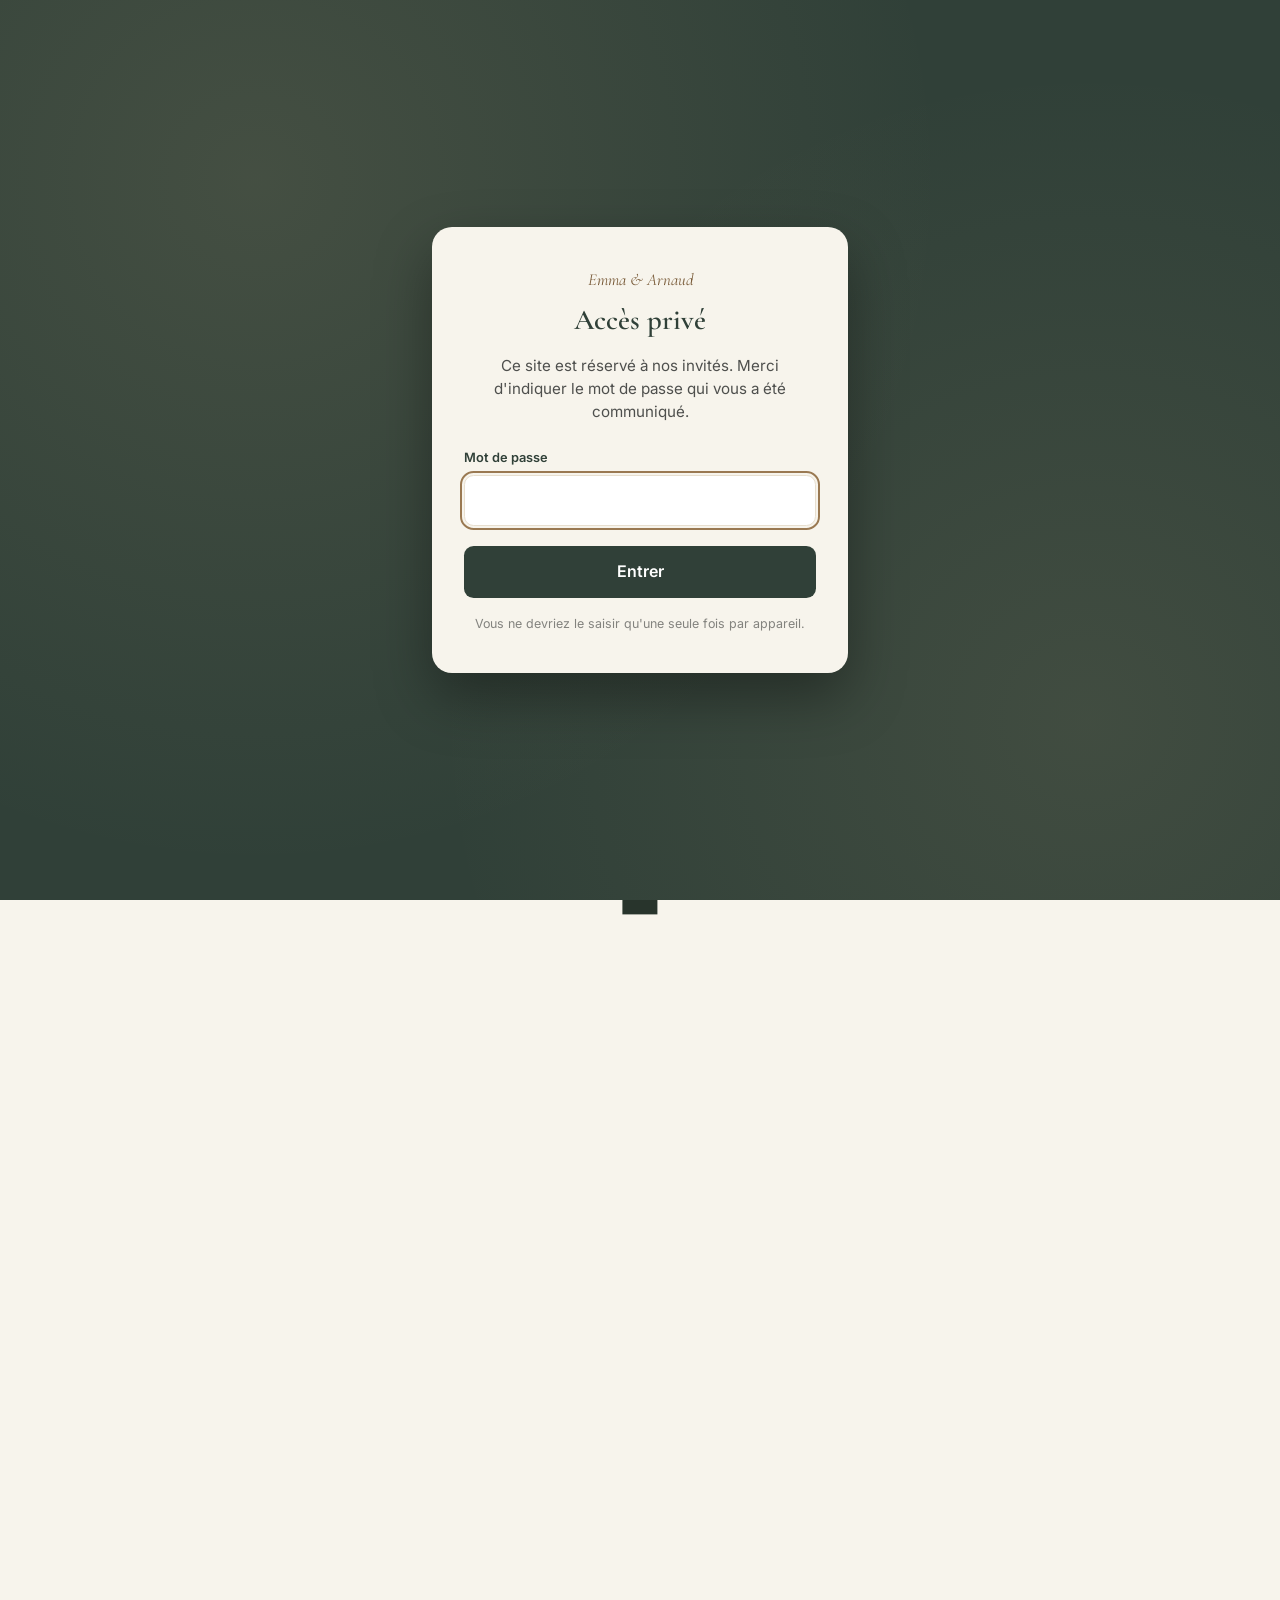
==== commit dda343d4: "Add files via upload" ====
--- a/index.html
+++ b/index.html
@@ -133,9 +133,9 @@
           <h2 class="title">Bienvenue</h2>
           <div class="copy stack">
             <p>Nous sommes très heureux de vous avoir à nos côtés pour ce week-end si particulier.</p>
-            <p>Après bientôt dix ans à construire notre vie ensemble, nous avons la joie de vous réunir pour célébrer notre mariage dans un endroit qui nous est cher, dans notre belle région d'Île-de-France.</p>
-            <p>Nous avons imaginé ces quelques jours comme une parenthèse à partager avec ceux qui comptent pour nous : un peu de cérémonie, beaucoup de musique, de plaisir, de grandes tablées, de danse, de rires et, nous l’espérons, quelques souvenirs que nous garderons longtemps.</p>
-            <p>Le mariage commencera à Paris le vendredi, avant de se poursuivre à l’Orangerie du Moulin, à Bransles, à environ 1h15 de route au sud de Paris.</p>
+            <p>Après bientôt dix ans à construire notre vie ensemble, nous avons la joie de vous réunir pour célébrer notre mariage dans un endroit qui nous est cher, au cœur du sud de l’Île-de-France.</p>
+            <p>Nous avons imaginé ces quelques jours comme une parenthèse à partager avec ceux qui comptent pour nous : un peu de cérémonie, beaucoup de plaisir, de bons verres, de grandes tablées, de musique, de rires et, nous l’espérons, quelques souvenirs que nous garderons longtemps.</p>
+            <p>Le mariage commencera à Paris le vendredi, avant de se poursuivre le samedi et le dimanche à l’Orangerie du Moulin, à Bransles.</p>
             <p>Nous avons créé ce site pour vous permettre de retrouver facilement toutes les informations utiles pour préparer votre venue : programme du week-end, accès, hébergements, bonnes adresses et quelques idées pour prolonger votre séjour dans la région.</p>
             <p>Nous avons hâte de vous retrouver et de vivre tout cela avec vous.</p>
             <p class="signature">À très bientôt,<br>Emma &amp; Arnaud</p>
@@ -237,7 +237,7 @@
           <h2 class="title">Informations pratiques</h2>
           <figure class="side-photo">
             <img src="assets/img/infos-robe.jpg" alt="Robe de mariée suspendue à une porte ancienne, dans un jardin fleuri" loading="lazy">
-            <figcaption> </figcaption>
+            <figcaption>Quelques heures avant le grand jour.</figcaption>
           </figure>
         </div>
 
@@ -306,17 +306,17 @@
             <h2 class="title">Où dormir&nbsp;?</h2>
             <figure class="side-photo">
               <img src="assets/img/bransles-autrefois.jpg" alt="Carte postale ancienne du Moulin de Gros-Lot à Bransles, avec deux hommes en barque sur l’eau" loading="lazy">
-              <figcaption> </figcaption>
+              <figcaption>Bransles autrefois — le Moulin de Gros-Lot, sur une carte postale ancienne.</figcaption>
             </figure>
           </div>
           <div class="copy stack">
             <p>Parce que nous souhaitons que vous puissiez profiter pleinement de ce beau week-end, nous vous invitons à prévoir votre hébergement à proximité de l’Orangerie du Moulin.</p>
             <p>Nous avons réuni ci-dessous quelques adresses que nous apprécions et que nous vous recommandons dans les environs. Vous êtes bien entendu libres de réserver directement auprès de ces établissements, ou de rechercher l’hébergement qui vous correspond le mieux sur Airbnb, Booking ou parmi les nombreux gîtes et chambres d’hôtes du secteur.</p>
-            <p>Nous avons également préparé une liste plus complète de logements situés à proximité du lieu de réception, que nous pouvons volontiers vous transmettre. Si vous souhaitez que nous vous aidions à identifier ou à réserver un hébergement, écrivez-nous : <a class="link link--light" href="#" data-whatsapp="emma">Emma</a> · <a class="link link--light" href="#" data-whatsapp="arnaud">Arnaud</a> · <a class="link link--light" href="#" data-email-both>par e-mail</a> — nous serons très heureux de vous accompagner dans l’organisation de votre séjour.</p>
-          </div>
-        </div>
-
-        <div class="cards cards--3">
+            <p>Vous trouverez ci-dessous nos coups de cœur, ainsi qu’une liste plus complète de logements situés à proximité du lieu de réception, pour tous les groupes. Si vous souhaitez que nous vous aidions à identifier ou à réserver un hébergement, écrivez-nous : <a class="link link--light" href="#" data-whatsapp="emma">Emma</a> · <a class="link link--light" href="#" data-whatsapp="arnaud">Arnaud</a> · <a class="link link--light" href="#" data-email-both>par e-mail</a> — nous serons très heureux de vous accompagner dans l’organisation de votre séjour.</p>
+          </div>
+        </div>
+
+        <div class="cards cards--4">
           <article class="card reveal">
             <div class="card__media"><img src="assets/img/abbaye.jpg" alt="Abbaye ancienne près d’une forêt luxuriante" loading="lazy"></div>
             <div class="card__body">
@@ -350,6 +350,15 @@
                 <a class="link" href="tel:+33685684689">06 85 68 46 89</a>
               </address>
               <a class="btn btn--outline" href="https://www.ledanica.com/" target="_blank" rel="noopener noreferrer">Découvrir les cabanes</a>
+            </div>
+          </article>
+
+          <article class="card reveal">
+            <div class="card__media"><img src="assets/img/bransles-autrefois.jpg" alt="Carte postale ancienne du Moulin de Gros-Lot à Bransles" loading="lazy"></div>
+            <div class="card__body">
+              <h3 class="card__title">Gîtes à proximité</h3>
+              <p class="card__text">D’autres gîtes et chambres d’hôtes des environs, pour les groupes de toutes tailles, recommandés par l’Orangerie du Moulin.</p>
+              <a class="btn btn--outline" href="hebergements-liste.html">Voir la liste complète</a>
             </div>
           </article>
         </div>
@@ -432,7 +441,7 @@
             <p>Nous espérons évidemment pouvoir vous compter parmi nous pour tout ou partie de ce week-end.</p>
             <p>Merci de nous indiquer votre réponse grâce au formulaire ci-dessous.</p>
             <p class="note">Vos réponses seront enregistrées afin de nous aider à préparer le week-end.</p>
-<p class="note">Une question avant de répondre&nbsp;? Écrivez-nous sur WhatsApp : <a class="link" href="#" data-whatsapp="emma">Emma</a> · <a class="link" href="#" data-whatsapp="arnaud">Arnaud</a> — ou <a class="link" href="#" data-email-both>par e-mail</a>.</p>
+            <p class="note">Une question avant de répondre&nbsp;? Écrivez-nous sur WhatsApp : <a class="link" href="#" data-whatsapp="emma">Emma</a> · <a class="link" href="#" data-whatsapp="arnaud">Arnaud</a> — ou <a class="link" href="#" data-email-both>par e-mail</a>.</p>
           </div>
         </div>
 
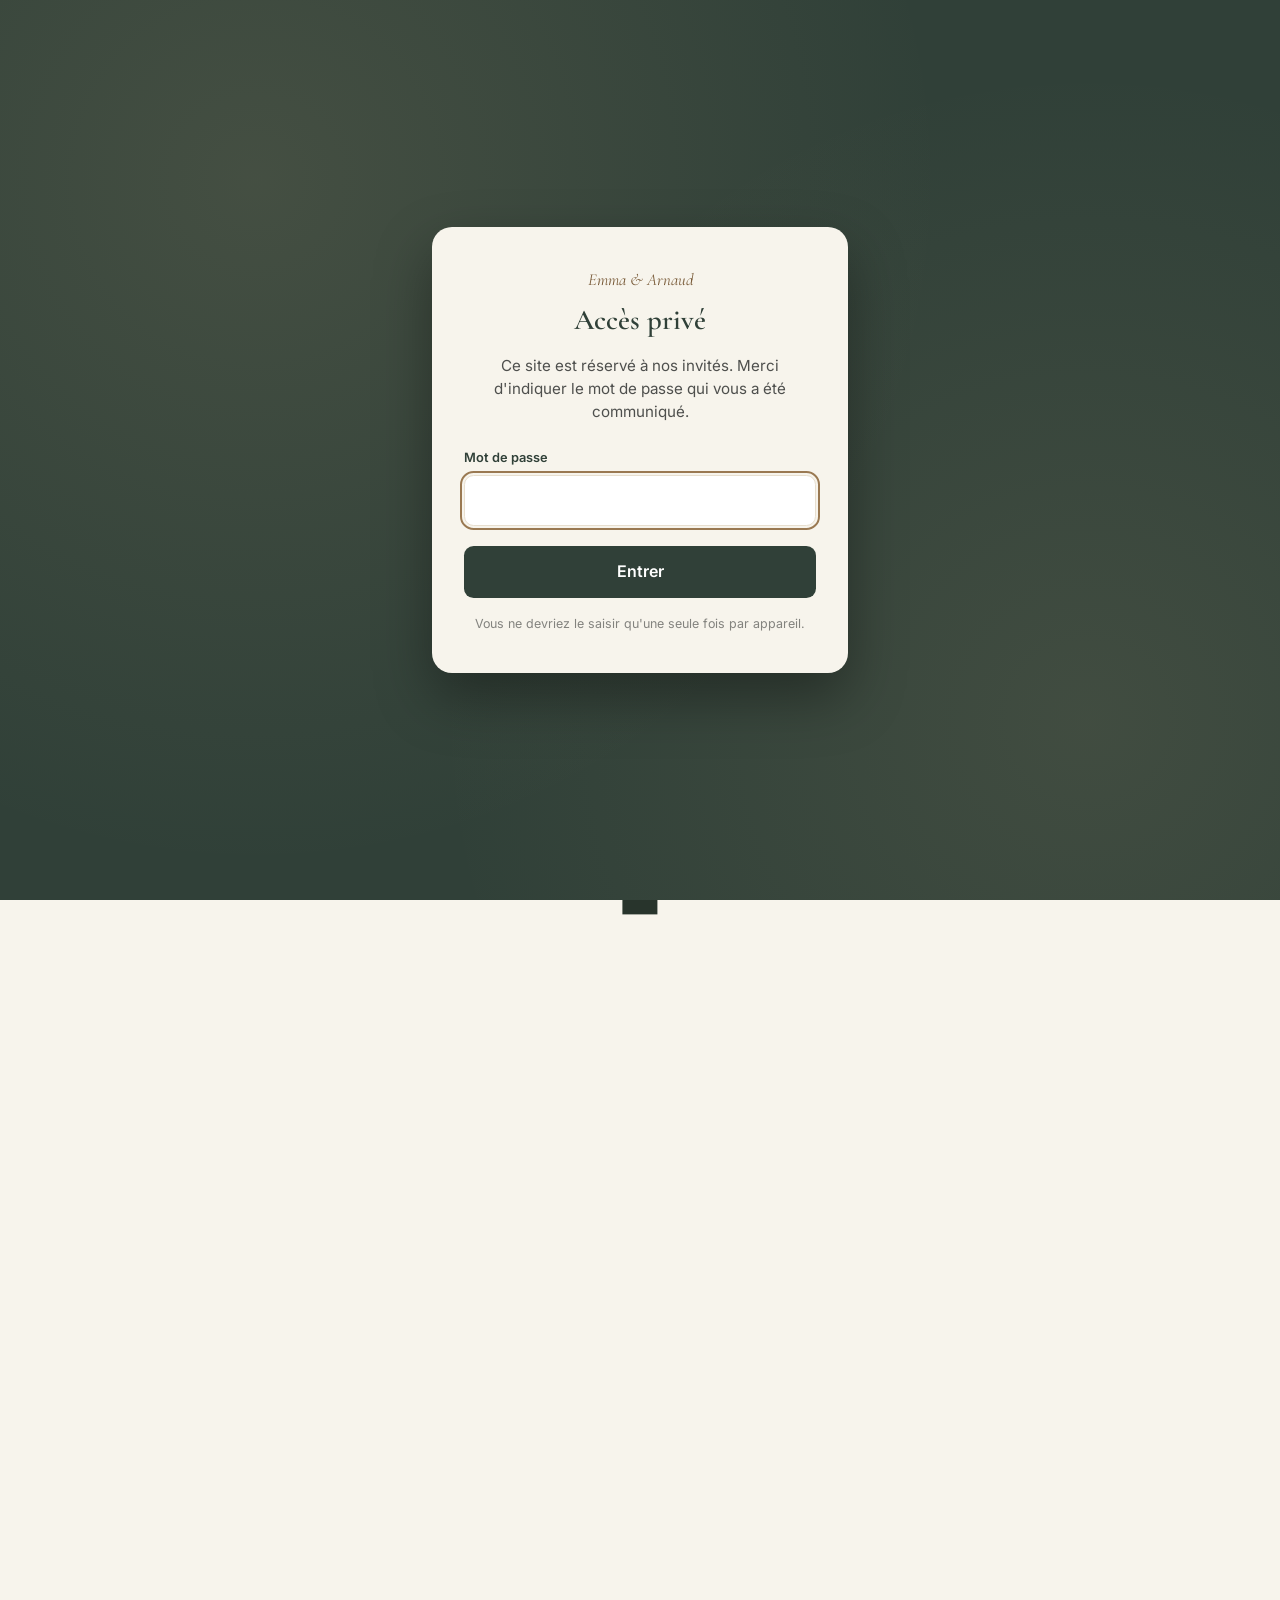
==== commit 830673c9: "Update index.html" ====
--- a/index.html
+++ b/index.html
@@ -133,8 +133,8 @@
           <h2 class="title">Bienvenue</h2>
           <div class="copy stack">
             <p>Nous sommes très heureux de vous avoir à nos côtés pour ce week-end si particulier.</p>
-            <p>Après bientôt dix ans à construire notre vie ensemble, nous avons la joie de vous réunir pour célébrer notre mariage dans un endroit qui nous est cher, au cœur du sud de l’Île-de-France.</p>
-            <p>Nous avons imaginé ces quelques jours comme une parenthèse à partager avec ceux qui comptent pour nous : un peu de cérémonie, beaucoup de plaisir, de bons verres, de grandes tablées, de musique, de rires et, nous l’espérons, quelques souvenirs que nous garderons longtemps.</p>
+            <p>Après bientôt dix ans à construire notre vie ensemble, nous avons la joie de vous réunir pour célébrer notre mariage dans un endroit qui nous est cher, dans notre belle région d’Île-de-France.</p>
+            <p>Nous avons imaginé ces quelques jours comme une parenthèse à partager avec ceux qui comptent pour nous : un peu de cérémonie, beaucoup de plaisir, de musique, de grandes tablées, de rires et, nous l’espérons, quelques souvenirs que nous garderons longtemps.</p>
             <p>Le mariage commencera à Paris le vendredi, avant de se poursuivre le samedi et le dimanche à l’Orangerie du Moulin, à Bransles.</p>
             <p>Nous avons créé ce site pour vous permettre de retrouver facilement toutes les informations utiles pour préparer votre venue : programme du week-end, accès, hébergements, bonnes adresses et quelques idées pour prolonger votre séjour dans la région.</p>
             <p>Nous avons hâte de vous retrouver et de vivre tout cela avec vous.</p>
@@ -237,7 +237,7 @@
           <h2 class="title">Informations pratiques</h2>
           <figure class="side-photo">
             <img src="assets/img/infos-robe.jpg" alt="Robe de mariée suspendue à une porte ancienne, dans un jardin fleuri" loading="lazy">
-            <figcaption>Quelques heures avant le grand jour.</figcaption>
+            <figcaption> </figcaption>
           </figure>
         </div>
 
@@ -306,7 +306,7 @@
             <h2 class="title">Où dormir&nbsp;?</h2>
             <figure class="side-photo">
               <img src="assets/img/bransles-autrefois.jpg" alt="Carte postale ancienne du Moulin de Gros-Lot à Bransles, avec deux hommes en barque sur l’eau" loading="lazy">
-              <figcaption>Bransles autrefois — le Moulin de Gros-Lot, sur une carte postale ancienne.</figcaption>
+              <figcaption> </figcaption>
             </figure>
           </div>
           <div class="copy stack">
@@ -354,7 +354,7 @@
           </article>
 
           <article class="card reveal">
-            <div class="card__media"><img src="assets/img/bransles-autrefois.jpg" alt="Carte postale ancienne du Moulin de Gros-Lot à Bransles" loading="lazy"></div>
+            <div class="card__media"><img src="assets/img/voyage-reflet.jpg" alt="Reflet de l’Orangerie du Moulin dans l’eau, sous les saules" loading="lazy"></div>
             <div class="card__body">
               <h3 class="card__title">Gîtes à proximité</h3>
               <p class="card__text">D’autres gîtes et chambres d’hôtes des environs, pour les groupes de toutes tailles, recommandés par l’Orangerie du Moulin.</p>
--- a/css/style.css
+++ b/css/style.css
@@ -506,3 +506,47 @@
 .gate-card__hint {
   margin: 1rem 0 0; font-size: .78rem; color: var(--ink); opacity: .55;
 }
+
+/* Page « Hébergements à proximité » ------------------------------------ */
+.header-back {
+  font-size: .72rem; font-weight: 600; letter-spacing: .1em; text-transform: uppercase;
+  color: var(--forest); white-space: nowrap;
+}
+.header-back:hover { color: var(--bronze-text); }
+
+.stay-intro { max-width: 44rem; }
+
+.stay-grid { display: grid; gap: 1.5rem; margin-top: 1rem; }
+@media (min-width: 700px) { .stay-grid { grid-template-columns: repeat(2, 1fr); } }
+@media (min-width: 1200px) { .stay-grid { grid-template-columns: repeat(3, 1fr); } }
+
+.stay-card {
+  display: flex; flex-direction: column; gap: 1rem;
+  background: #fffdf8; border: 1px solid var(--line); padding: 1.75rem;
+}
+.stay-card__head { display: flex; align-items: flex-start; justify-content: space-between; gap: 1rem; }
+.stay-card__name {
+  font-family: var(--serif); font-weight: 600; font-size: 1.4rem; line-height: 1.2;
+  color: var(--forest);
+}
+.stay-card__capacity {
+  flex: none; display: grid; place-items: center; width: 3.2rem; height: 3.2rem;
+  border: 1px solid var(--bronze); border-radius: 50%; text-align: center; line-height: 1.05;
+}
+.stay-card__capacity span { display: block; font-family: var(--serif); font-weight: 600; font-size: 1.05rem; color: var(--bronze-text); }
+.stay-card__capacity small { display: block; font-size: .55rem; font-weight: 700; letter-spacing: .05em; text-transform: uppercase; color: var(--bronze-text); }
+
+.stay-card__meta { display: flex; flex-wrap: wrap; gap: .3rem 1rem; font-size: .82rem; color: var(--muted); }
+.stay-card__meta .link { text-decoration: underline; text-underline-offset: .2em; }
+.stay-card__meta .link:hover { color: var(--bronze-text); }
+
+.stay-card__desc { font-size: .92rem; line-height: 1.7; color: var(--copy); }
+
+.stay-card__foot { margin-top: auto; padding-top: 1rem; border-top: 1px solid var(--line); display: flex; flex-direction: column; gap: .6rem; }
+.stay-card__price { font-family: var(--serif); font-weight: 600; font-size: 1.05rem; color: var(--forest); }
+.stay-card__price span { font-family: var(--sans); font-weight: 400; font-size: .78rem; color: var(--muted); }
+.stay-card__links { display: flex; flex-wrap: wrap; gap: .3rem .9rem; font-size: .8rem; color: var(--muted); }
+.stay-card__links .link { text-decoration: underline; text-underline-offset: .2em; }
+.stay-card__links .link:hover { color: var(--bronze-text); }
+
+.stay-footnote { margin-top: 3rem; max-width: 44rem; }
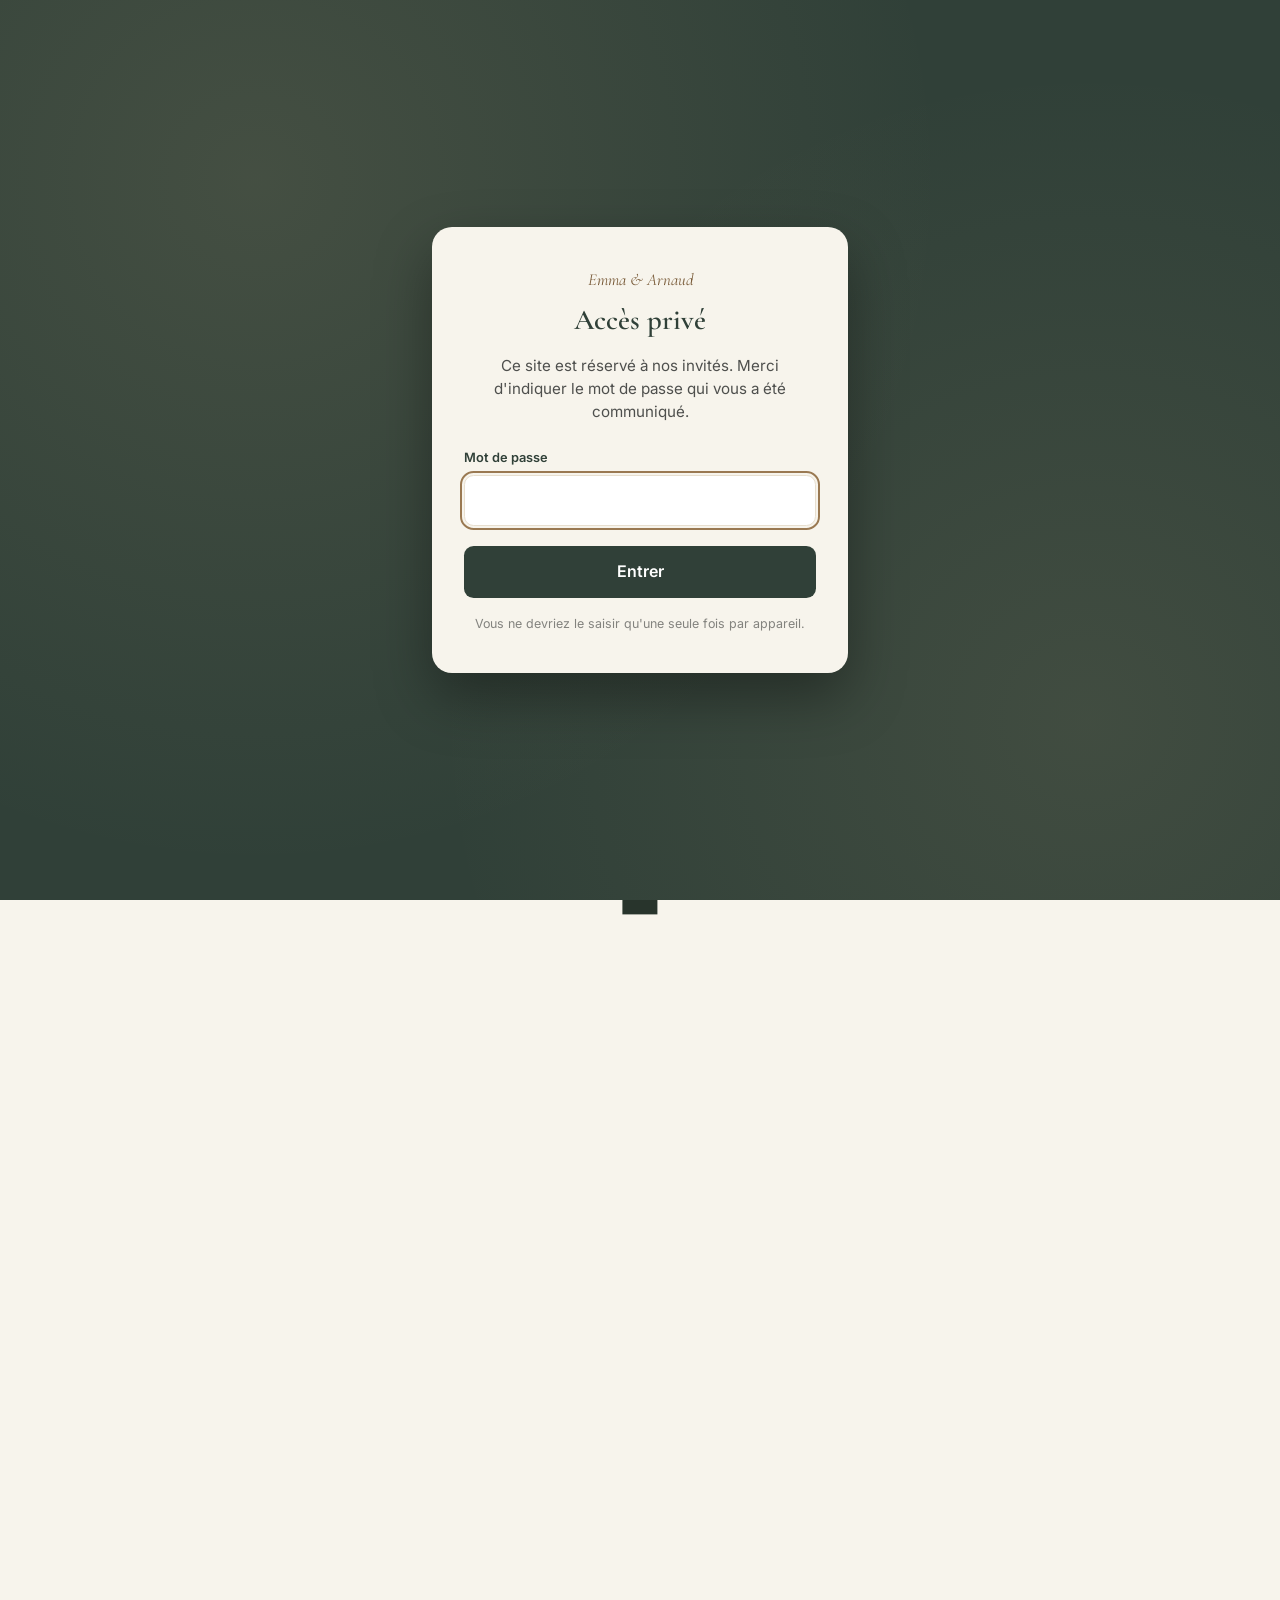
==== commit c4a6d761: "Update index.html" ====
--- a/index.html
+++ b/index.html
@@ -143,8 +143,8 @@
         </div>
 
         <div class="photos reveal">
-          <figure class="photos__main"><img src="assets/img/photomaton-1.jpg" alt="Emma et Arnaud, tout sourire, en photomaton" loading="lazy"></figure>
-          <figure><img src="assets/img/photomaton-2.jpg" alt="Emma et Arnaud avec des lunettes de soleil, en photomaton" loading="lazy"></figure>
+          <figure class="photos__main"><img src="assets/img/photomaton-2.jpg" alt="Emma et Arnaud avec des lunettes de soleil, en photomaton" loading="lazy"></figure>
+          <figure><img src="assets/img/photomaton-1.jpg" alt="Emma et Arnaud, tout sourire, en photomaton" loading="lazy"></figure>
           <figure><img src="assets/img/photomaton-3.jpg" alt="Emma et Arnaud joue contre joue, en photomaton" loading="lazy"></figure>
         </div>
       </div>
@@ -169,7 +169,7 @@
                 <p class="timeline__note">À l’issue de la cérémonie, départ dans l’après-midi vers l’Orangerie du Moulin · Bransles · Seine-et-Marne</p>
               </li>
               <li class="timeline__item">
-                <p class="timeline__time"><time datetime="19:00">19h00</time></p>
+                <p class="timeline__time"><time datetime="19:30">19h30</time></p>
                 <p class="timeline__title">Dîner informel</p>
                 <p class="timeline__note">L’Orangerie du Moulin, Bransles, Seine-et-Marne</p>
               </li>
@@ -261,7 +261,7 @@
           <details class="faq">
             <summary>Y a-t-il un dress code&nbsp;? <svg class="icon" aria-hidden="true"><use href="#i-plus"/></svg></summary>
             <div class="faq__body">
-              <p>Nous souhaitons un mariage élégant mais décontracté. Venez surtout dans une tenue dans laquelle vous vous sentez bien et avec laquelle vous aurez envie de danser jusqu’au bout de la nuit&nbsp;!</p>
+              <p>Nous souhaitons un mariage élégant mais décontracté, mettant à l'honneur vos tenues champêtres et colorées. Venez surtout dans une tenue dans laquelle vous vous sentez bien et avec laquelle vous aurez envie de danser jusqu’au bout de la nuit&nbsp;!</p>
             </div>
           </details>
 
@@ -424,8 +424,8 @@
             <div class="card__body"><h3 class="card__title">Canal du Loing</h3><p class="card__text">Une idée de promenade paisible au bord de l’eau.</p></div>
           </article>
           <article class="card reveal">
-            <div class="card__media card__media--short"><img src="https://images.pexels.com/photos/28428167/pexels-photo-28428167.jpeg?auto=compress&amp;cs=tinysrgb&amp;fit=crop&amp;w=640&amp;q=82" alt="Le château de Versailles et ses jardins sous un ciel lumineux" loading="lazy"></div>
-            <div class="card__body"><h3 class="card__title">Le château de Versailles</h3><p class="card__text">Une invitation à découvrir le château et ses jardins, pour prolonger le séjour entre histoire, beauté et grand air.</p></div>
+            <div class="card__media card__media--short"><img src="https://le-cdn.website-editor.net/s/2f0d09fb2e194171b2543d0b057e396b/dms3rep/multi/opt/pm_37_86_86473-861a289a95-whr-1920w.jpg?Expires=1792912425&Signature=NGajlCCg~iAxPfa9EEGr7U2-luH5Z~O3sR~7ALaH1kJrykW1HkHPu4Rw4ZUFFmm0hYOmkHvVFsE8rfG7mopmljEJMNIKf~hkbRiti3ADTxwUQAXhUTYEpJpZmS8TeT8xyKAmjPG3XBdfqKRYJMjdlESeKYf01zm2IiA470vKf33ThDsoSrLAVs3fJITW6K7PCHwSwKJwZq2bLmcRO6Huos1NeQcjFZ8ljdXqVAqOJ5m6DPlW8QD~i-peWgzl2hjCzrSiHm4pbbmqHtW9pwtY3A7tjotAkM1YvkGkmtinVxuKbVY5zwE541OC1QNoaDatg7AIPD1THtIut1h8-mJE0A__&Key-Pair-Id=K2NXBXLF010TJW" alt="Le château de Rosa Bonheur" loading="lazy"></div>
+            <div class="card__body"><h3 class="card__title">Le château de Rosa Bonheur</h3><p class="card__text">Une invitation à découvrir, sur réservation, la demeure, l'atelier et les oeuvres de l'artiste Rosa Bonheur.</p></div>
           </article>
         </div>
       </div>
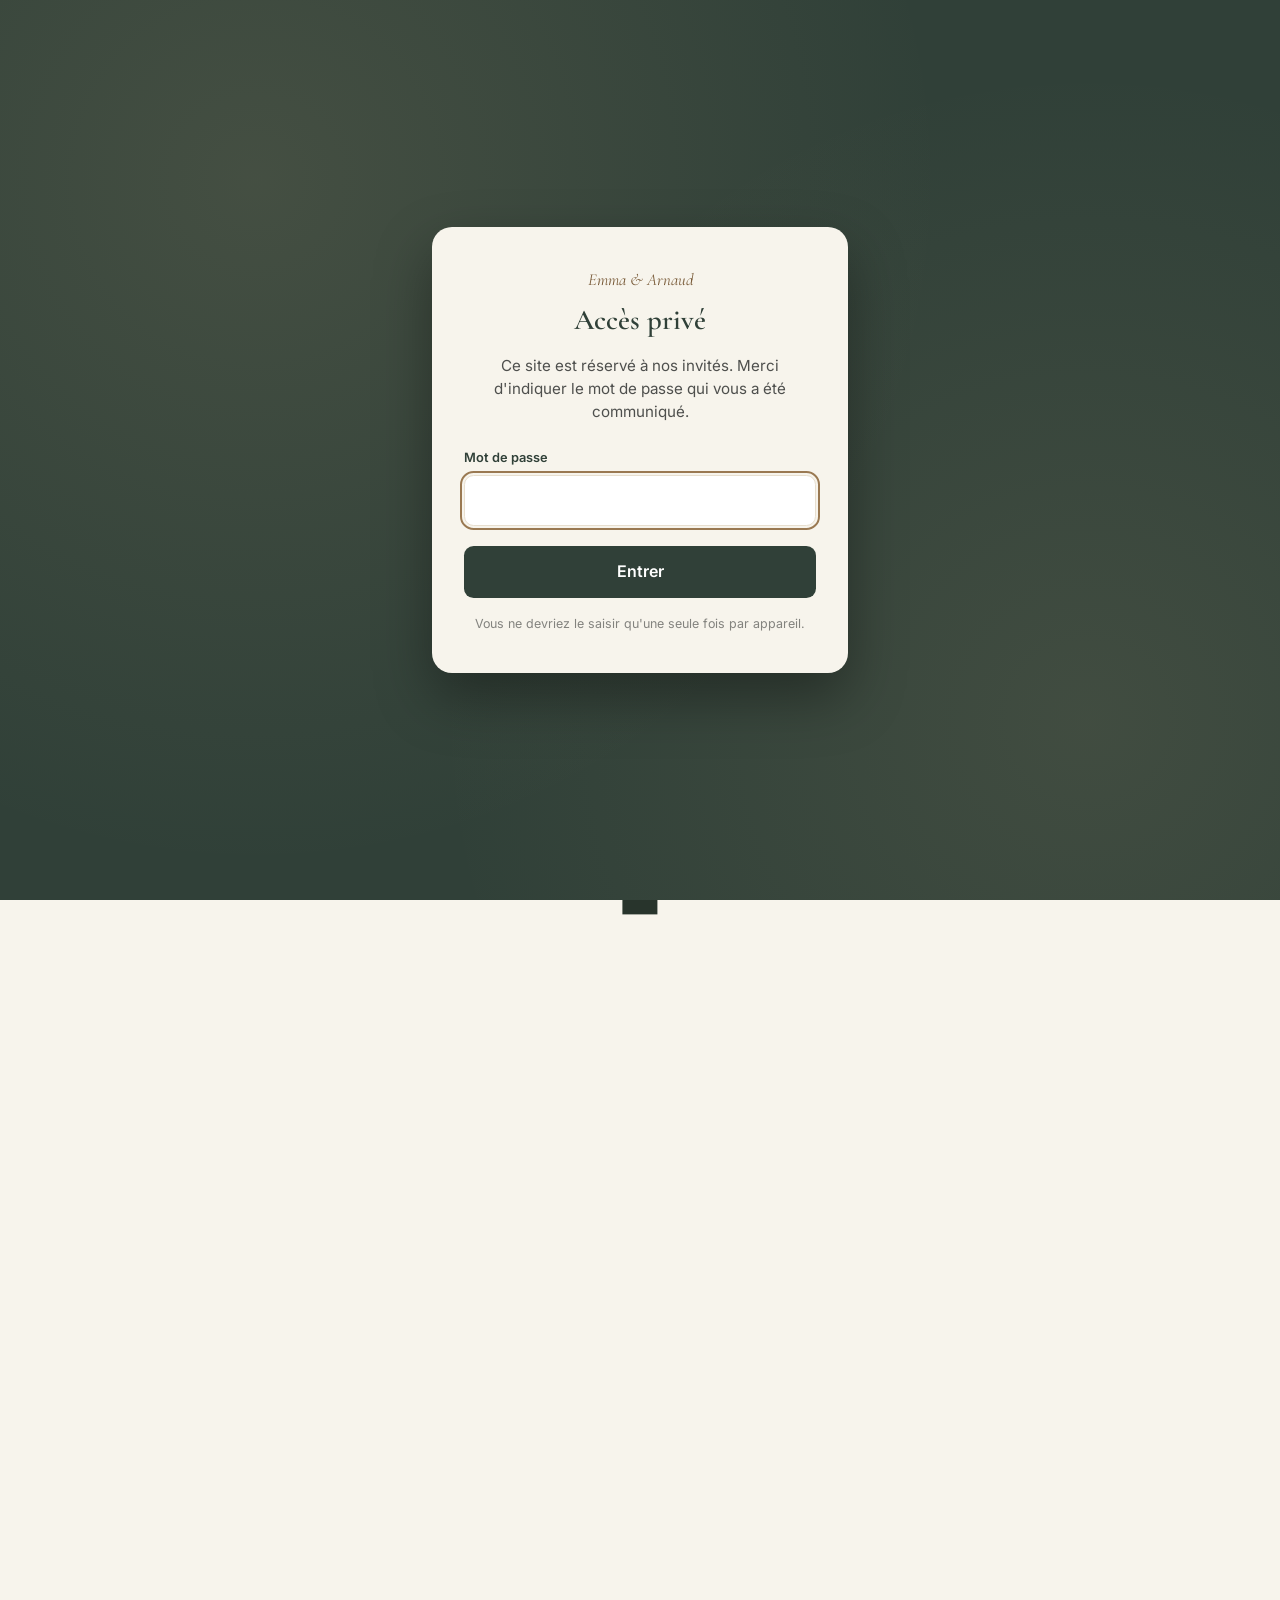
==== commit c91a1230: "Add files via upload" ====
--- a/index.html
+++ b/index.html
@@ -1,11 +1,15 @@
 <!doctype html>
-<html lang="fr">
+<html lang="fr" data-alt-en="en/">
 <head>
   <meta charset="utf-8">
   <meta name="viewport" content="width=device-width, initial-scale=1">
   <title>Emma &amp; Arnaud — 31 juillet 2027</title>
   <meta name="description" content="Emma &amp; Arnaud se marient du 30 juillet au 1er août 2027. Programme du week-end, accès, hébergements et RSVP.">
   <meta name="robots" content="noindex, nofollow">
+  <link rel="alternate" hreflang="fr" href="https://emma-arnaud.fr/">
+  <link rel="alternate" hreflang="en" href="https://emma-arnaud.fr/en/">
+  <!-- Langue : renvoie vers la version anglaise si l'invité l'a choisie (voir js/lang.js) -->
+  <script src="js/lang.js"></script>
   <meta name="theme-color" content="#304038">
   <link rel="icon" href="assets/favicon.svg" type="image/svg+xml">
 
@@ -85,9 +89,15 @@
         </ul>
       </nav>
 
-      <button class="menu-toggle" id="menu-toggle" type="button" aria-label="Ouvrir le menu" aria-expanded="false" aria-controls="mobile-menu">
-        <svg class="icon" aria-hidden="true"><use href="#i-menu"/></svg>
-      </button>
+      <div class="header-actions">
+        <nav class="lang-switch" aria-label="Langue / Language">
+          <a href="./" lang="fr" hreflang="fr" aria-current="true" data-lang-link="fr">FR</a>
+          <a href="en/" lang="en" hreflang="en" data-lang-link="en">EN</a>
+        </nav>
+        <button class="menu-toggle" id="menu-toggle" type="button" aria-label="Ouvrir le menu" aria-expanded="false" aria-controls="mobile-menu">
+          <svg class="icon" aria-hidden="true"><use href="#i-menu"/></svg>
+        </button>
+      </div>
     </div>
 
     <!-- Le contenu de ce menu est copié depuis la navigation principale par main.js -->
@@ -259,6 +269,13 @@
           </details>
 
           <details class="faq">
+            <summary>Pouvons-nous venir avec nos enfants&nbsp;? <svg class="icon" aria-hidden="true"><use href="#i-plus"/></svg></summary>
+            <div class="faq__body">
+              <p>Nous adorons vos enfants, mais le lieu du mariage n’est malheureusement pas adapté à leur présence, en raison des nombreux cours d’eau non sécurisés qui le traversent. Si vous êtes dans l’impossibilité de venir sans vos enfants, merci de bien vouloir nous contacter&nbsp;: <a class="link" href="#" data-whatsapp="emma">Emma</a> · <a class="link" href="#" data-whatsapp="arnaud">Arnaud</a> · <a class="link" href="#" data-email-both>par e-mail</a>.</p>
+            </div>
+          </details>
+
+          <details class="faq">
             <summary>Y a-t-il un dress code&nbsp;? <svg class="icon" aria-hidden="true"><use href="#i-plus"/></svg></summary>
             <div class="faq__body">
               <p>Nous souhaitons un mariage élégant mais décontracté, mettant à l'honneur vos tenues champêtres et colorées. Venez surtout dans une tenue dans laquelle vous vous sentez bien et avec laquelle vous aurez envie de danser jusqu’au bout de la nuit&nbsp;!</p>
@@ -424,7 +441,7 @@
             <div class="card__body"><h3 class="card__title">Canal du Loing</h3><p class="card__text">Une idée de promenade paisible au bord de l’eau.</p></div>
           </article>
           <article class="card reveal">
-            <div class="card__media card__media--short"><img src="https://le-cdn.website-editor.net/s/2f0d09fb2e194171b2543d0b057e396b/dms3rep/multi/opt/pm_37_86_86473-861a289a95-whr-1920w.jpg?Expires=1792912425&Signature=NGajlCCg~iAxPfa9EEGr7U2-luH5Z~O3sR~7ALaH1kJrykW1HkHPu4Rw4ZUFFmm0hYOmkHvVFsE8rfG7mopmljEJMNIKf~hkbRiti3ADTxwUQAXhUTYEpJpZmS8TeT8xyKAmjPG3XBdfqKRYJMjdlESeKYf01zm2IiA470vKf33ThDsoSrLAVs3fJITW6K7PCHwSwKJwZq2bLmcRO6Huos1NeQcjFZ8ljdXqVAqOJ5m6DPlW8QD~i-peWgzl2hjCzrSiHm4pbbmqHtW9pwtY3A7tjotAkM1YvkGkmtinVxuKbVY5zwE541OC1QNoaDatg7AIPD1THtIut1h8-mJE0A__&Key-Pair-Id=K2NXBXLF010TJW" alt="Le château de Rosa Bonheur" loading="lazy"></div>
+            <div class="card__media card__media--short"><img src="assets/img/rosa-bonheur.jpg" alt="L’atelier de Rosa Bonheur, avec ses tableaux, son piano et ses animaux naturalisés" loading="lazy"></div>
             <div class="card__body"><h3 class="card__title">Le château de Rosa Bonheur</h3><p class="card__text">Une invitation à découvrir, sur réservation, la demeure, l'atelier et les oeuvres de l'artiste Rosa Bonheur.</p></div>
           </article>
         </div>
@@ -446,6 +463,8 @@
         </div>
 
         <form class="form" id="rsvp-form" novalidate>
+          <p class="form__intro">Merci de remplir ce formulaire <strong>une fois par invité</strong> : si vous venez à plusieurs, chaque personne envoie sa propre réponse.</p>
+
           <div class="form__grid">
             <div class="field">
               <label for="prenom">Prénom</label>
@@ -472,27 +491,6 @@
           </fieldset>
 
           <div class="form__more" id="rsvp-attending" hidden>
-            <fieldset aria-describedby="accompagne-error">
-              <legend>Viendrez-vous accompagné(e)&nbsp;?</legend>
-              <div class="choice-row">
-                <label class="choice"><input type="radio" name="accompagne" value="oui"><span>Oui</span></label>
-                <label class="choice"><input type="radio" name="accompagne" value="non"><span>Non</span></label>
-              </div>
-              <p class="field__error" id="accompagne-error"></p>
-            </fieldset>
-
-            <div class="form__grid" id="companion-names" hidden>
-              <div class="field">
-                <label for="accompagnant_prenom">Prénom de l’accompagnant</label>
-                <input id="accompagnant_prenom" name="accompagnant_prenom" type="text" aria-describedby="accompagnant_prenom-error">
-                <p class="field__error" id="accompagnant_prenom-error"></p>
-              </div>
-              <div class="field">
-                <label for="accompagnant_nom">Nom de l’accompagnant</label>
-                <input id="accompagnant_nom" name="accompagnant_nom" type="text" aria-describedby="accompagnant_nom-error">
-                <p class="field__error" id="accompagnant_nom-error"></p>
-              </div>
-            </div>
 
             <fieldset aria-describedby="moments-error">
               <legend>Votre présence</legend>
@@ -528,7 +526,7 @@
 
           <div class="success" id="rsvp-success" hidden>
             <p class="success__title">Merci beaucoup.</p>
-            <p>Votre réponse a bien été enregistrée. Nous avons hâte de vous retrouver.</p>
+            <p>Votre réponse a bien été enregistrée. Si d’autres personnes vous accompagnent, pensez à ce que chacune remplisse le formulaire. Nous avons hâte de vous retrouver.</p>
           </div>
         </form>
       </div>
--- a/css/style.css
+++ b/css/style.css
@@ -354,6 +354,8 @@
   display: grid; gap: 2rem; padding: 1.75rem; background: var(--ivory);
   box-shadow: 8px 8px 0 var(--sage); align-content: start;
 }
+.form__intro { padding-left: 1rem; border-left: 2px solid var(--bronze); font-size: .92rem; line-height: 1.6; color: var(--copy); }
+.form__intro strong { color: var(--forest); }
 .form__grid { display: grid; gap: 1.5rem 2rem; }
 .form__more { display: grid; gap: 2rem; }
 
@@ -550,3 +552,27 @@
 .stay-card__links .link:hover { color: var(--bronze-text); }
 
 .stay-footnote { margin-top: 3rem; max-width: 44rem; }
+
+/* Sélecteur de langue (FR / EN) ------------------------------------------ */
+.header-actions { display: flex; align-items: center; gap: 1rem; flex: none; }
+.lang-switch { display: flex; align-items: center; }
+.lang-switch a {
+  display: inline-block; padding: .4rem .45rem;
+  font-size: .72rem; font-weight: 600; letter-spacing: .12em;
+  color: var(--muted); transition: color .2s;
+}
+.lang-switch a + a { border-left: 1px solid var(--line); }
+.lang-switch a:hover { color: var(--bronze-text); }
+.lang-switch a[aria-current] {
+  color: var(--forest);
+  text-decoration: underline; text-underline-offset: .4em; text-decoration-thickness: 1px;
+}
+@media (min-width: 1024px) {
+  .site-nav { margin-left: auto; }
+  .header-actions { margin-left: .75rem; }
+}
+@media (min-width: 1024px) and (max-width: 1279px) {
+  .site-nav ul { gap: .7rem; }
+  .site-nav a { letter-spacing: .04em; }
+  .header-actions { margin-left: .5rem; }
+}
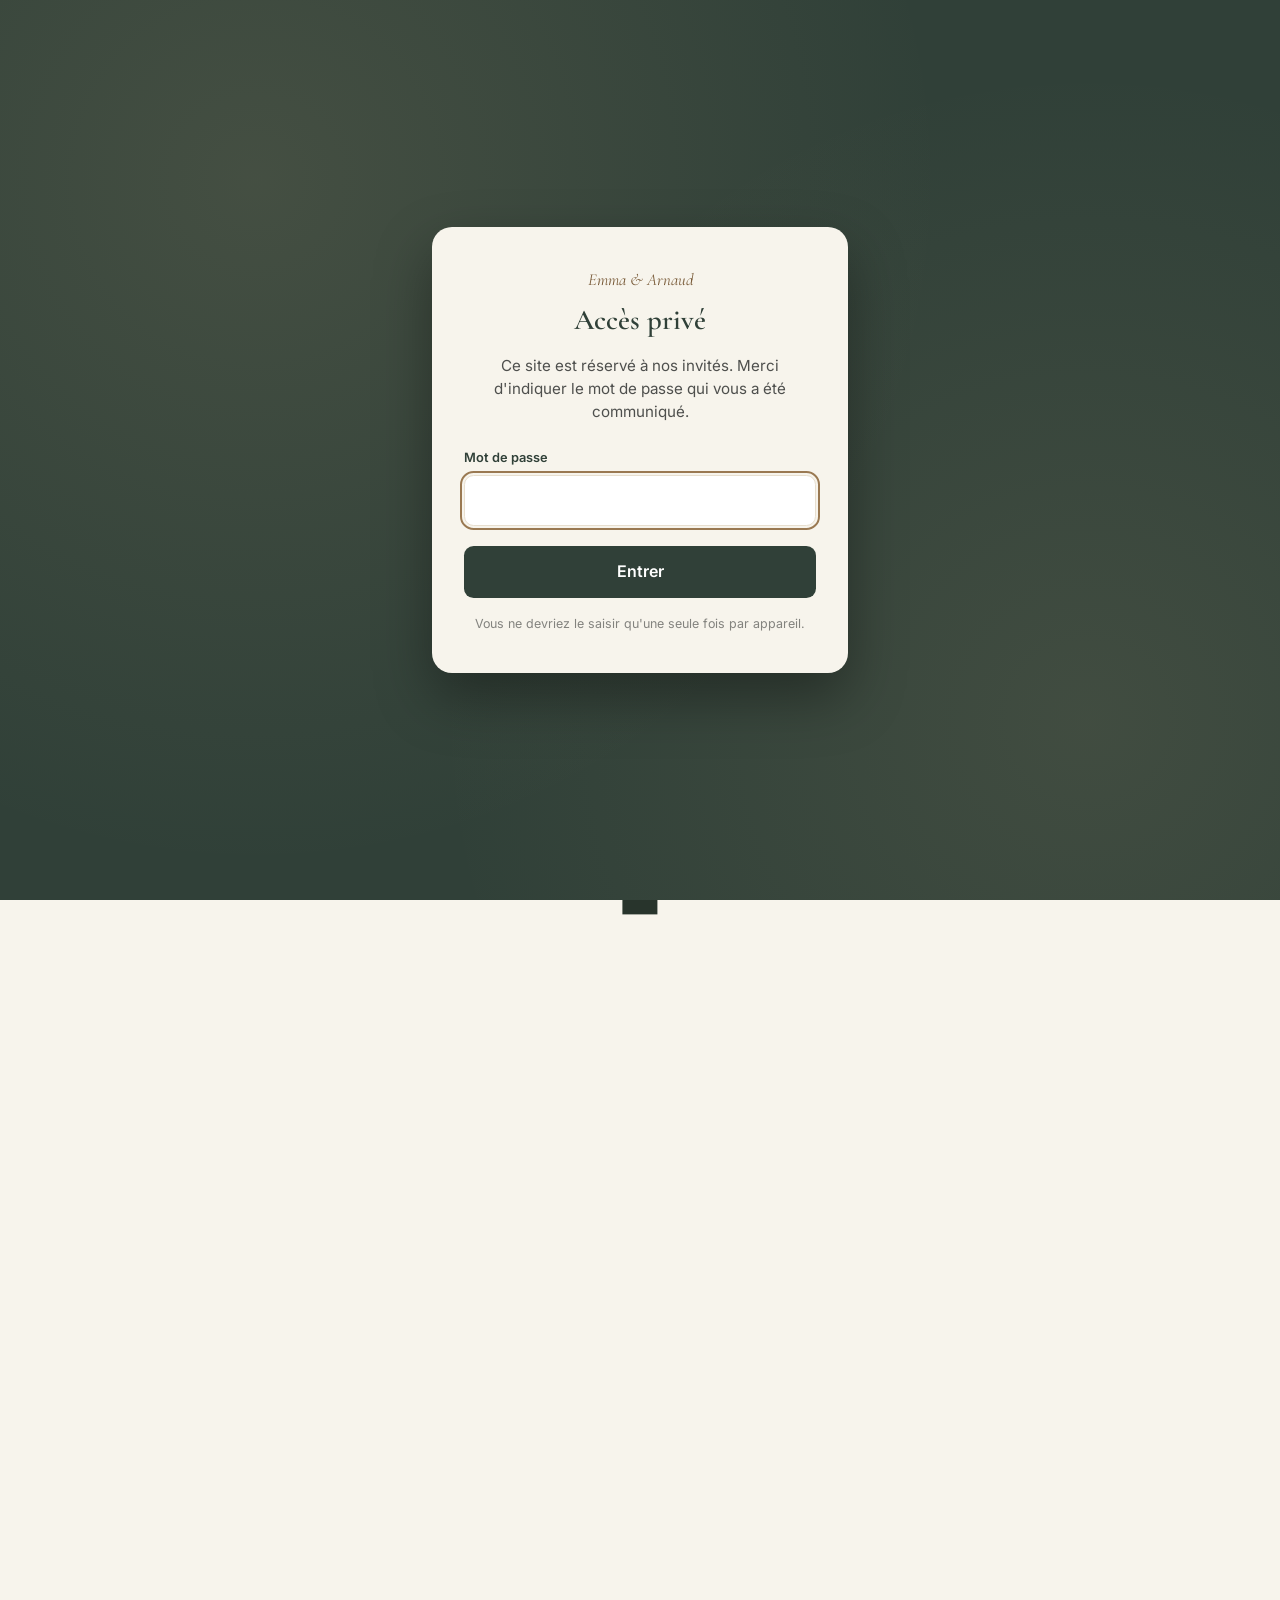
==== commit 295bb5c0: "Add files via upload" ====
--- a/index.html
+++ b/index.html
@@ -481,6 +481,12 @@
               <input id="email" name="email" type="email" autocomplete="email" inputmode="email" required aria-describedby="email-error">
               <p class="field__error" id="email-error"></p>
             </div>
+            <div class="field form__wide">
+              <label for="whatsapp">Numéro WhatsApp <span class="field__optional">(facultatif)</span></label>
+              <input id="whatsapp" name="whatsapp" type="tel" autocomplete="tel" inputmode="tel" placeholder="+33 6 12 34 56 78" aria-describedby="whatsapp-hint whatsapp-error">
+              <p class="field__hint" id="whatsapp-hint">Avec l’indicatif du pays si votre numéro n’est pas français.</p>
+              <p class="field__error" id="whatsapp-error"></p>
+            </div>
           </div>
 
           <fieldset aria-describedby="presence-error">
--- a/css/style.css
+++ b/css/style.css
@@ -368,6 +368,9 @@
   border-bottom: 1px solid rgba(48, 64, 56, .35); outline: none; font-size: 1rem;
 }
 .field textarea { min-height: 5rem; resize: vertical; }
+.field__optional { font-weight: 400; letter-spacing: 0; text-transform: none; color: var(--muted); }
+.field__hint { margin-top: .4rem; font-size: .8rem; color: var(--muted); }
+.field input::placeholder { color: #a5a89f; }
 .field input:focus, .field textarea:focus { border-color: var(--bronze); box-shadow: 0 1px 0 var(--bronze); }
 .field input[aria-invalid="true"] { border-color: #9f3131; }
 .field__error { min-height: 1.15rem; padding-top: .25rem; font-size: .8rem; color: #9f3131; }
